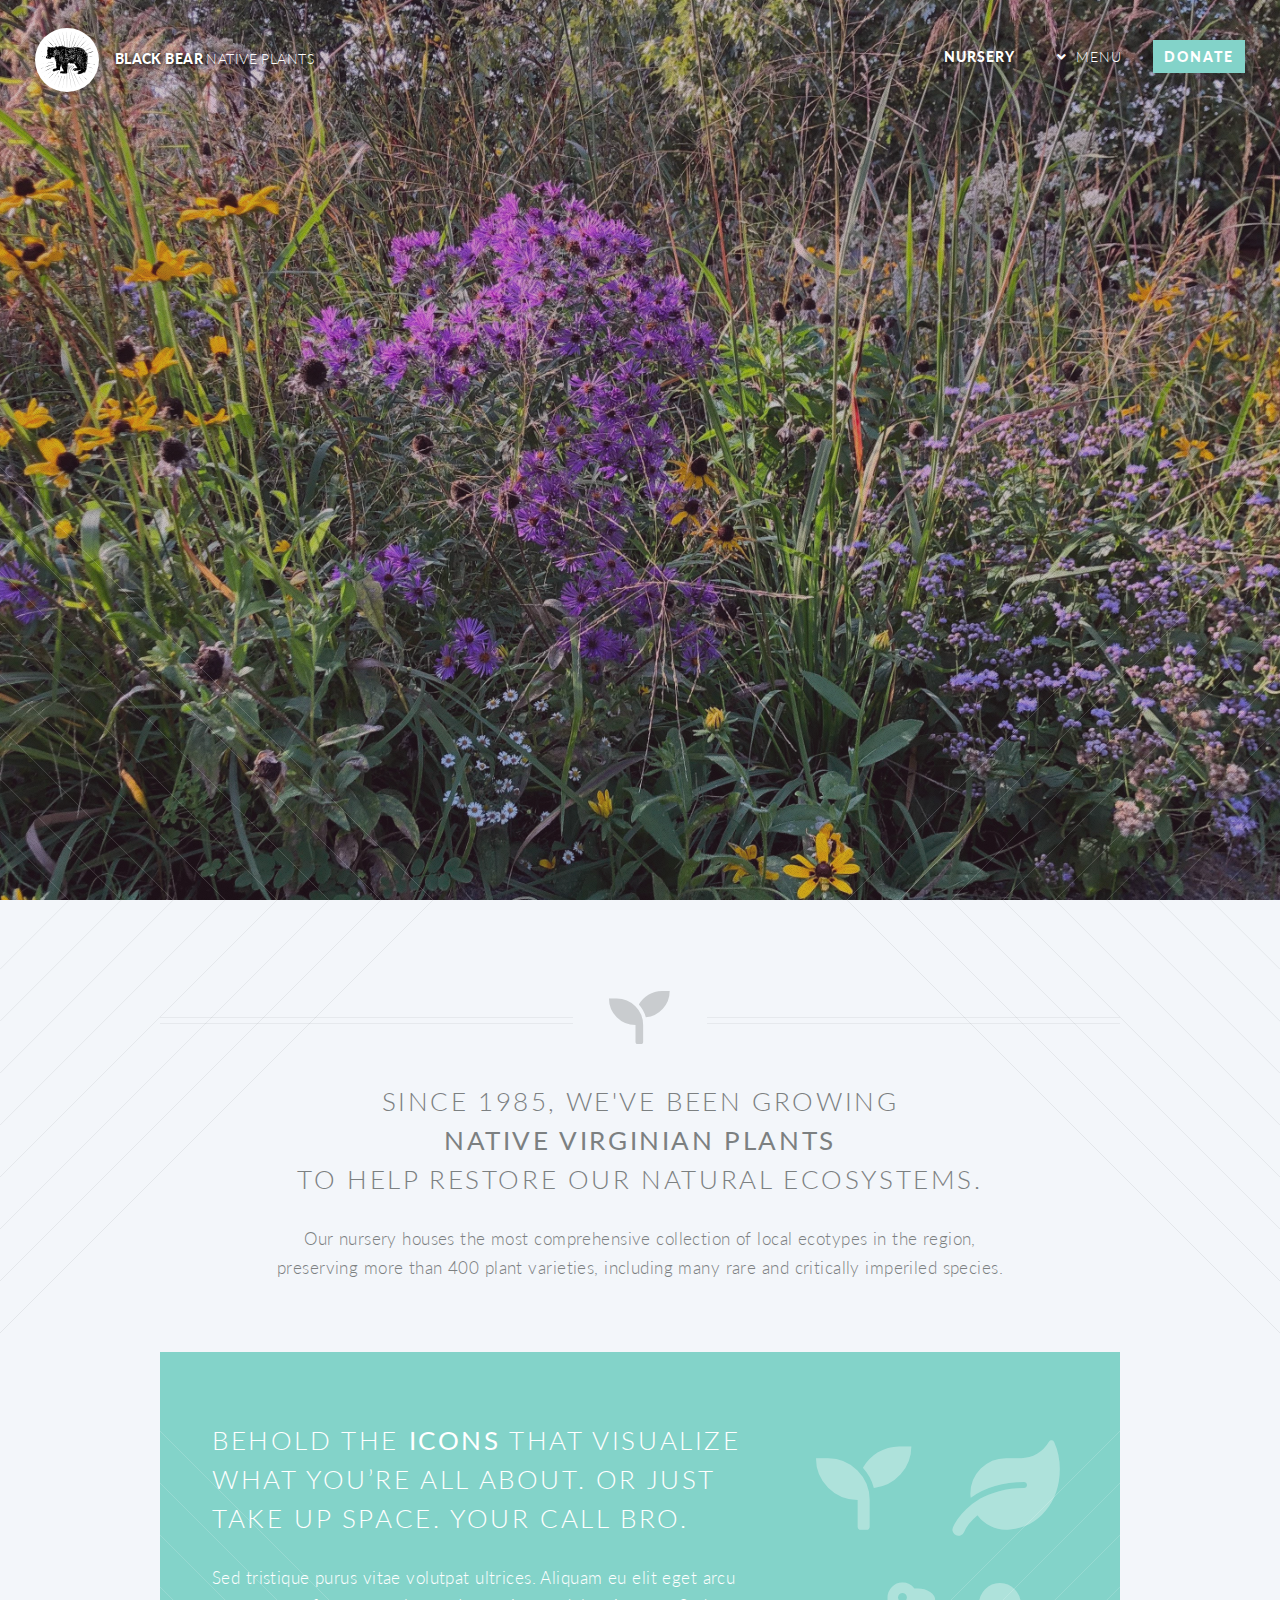
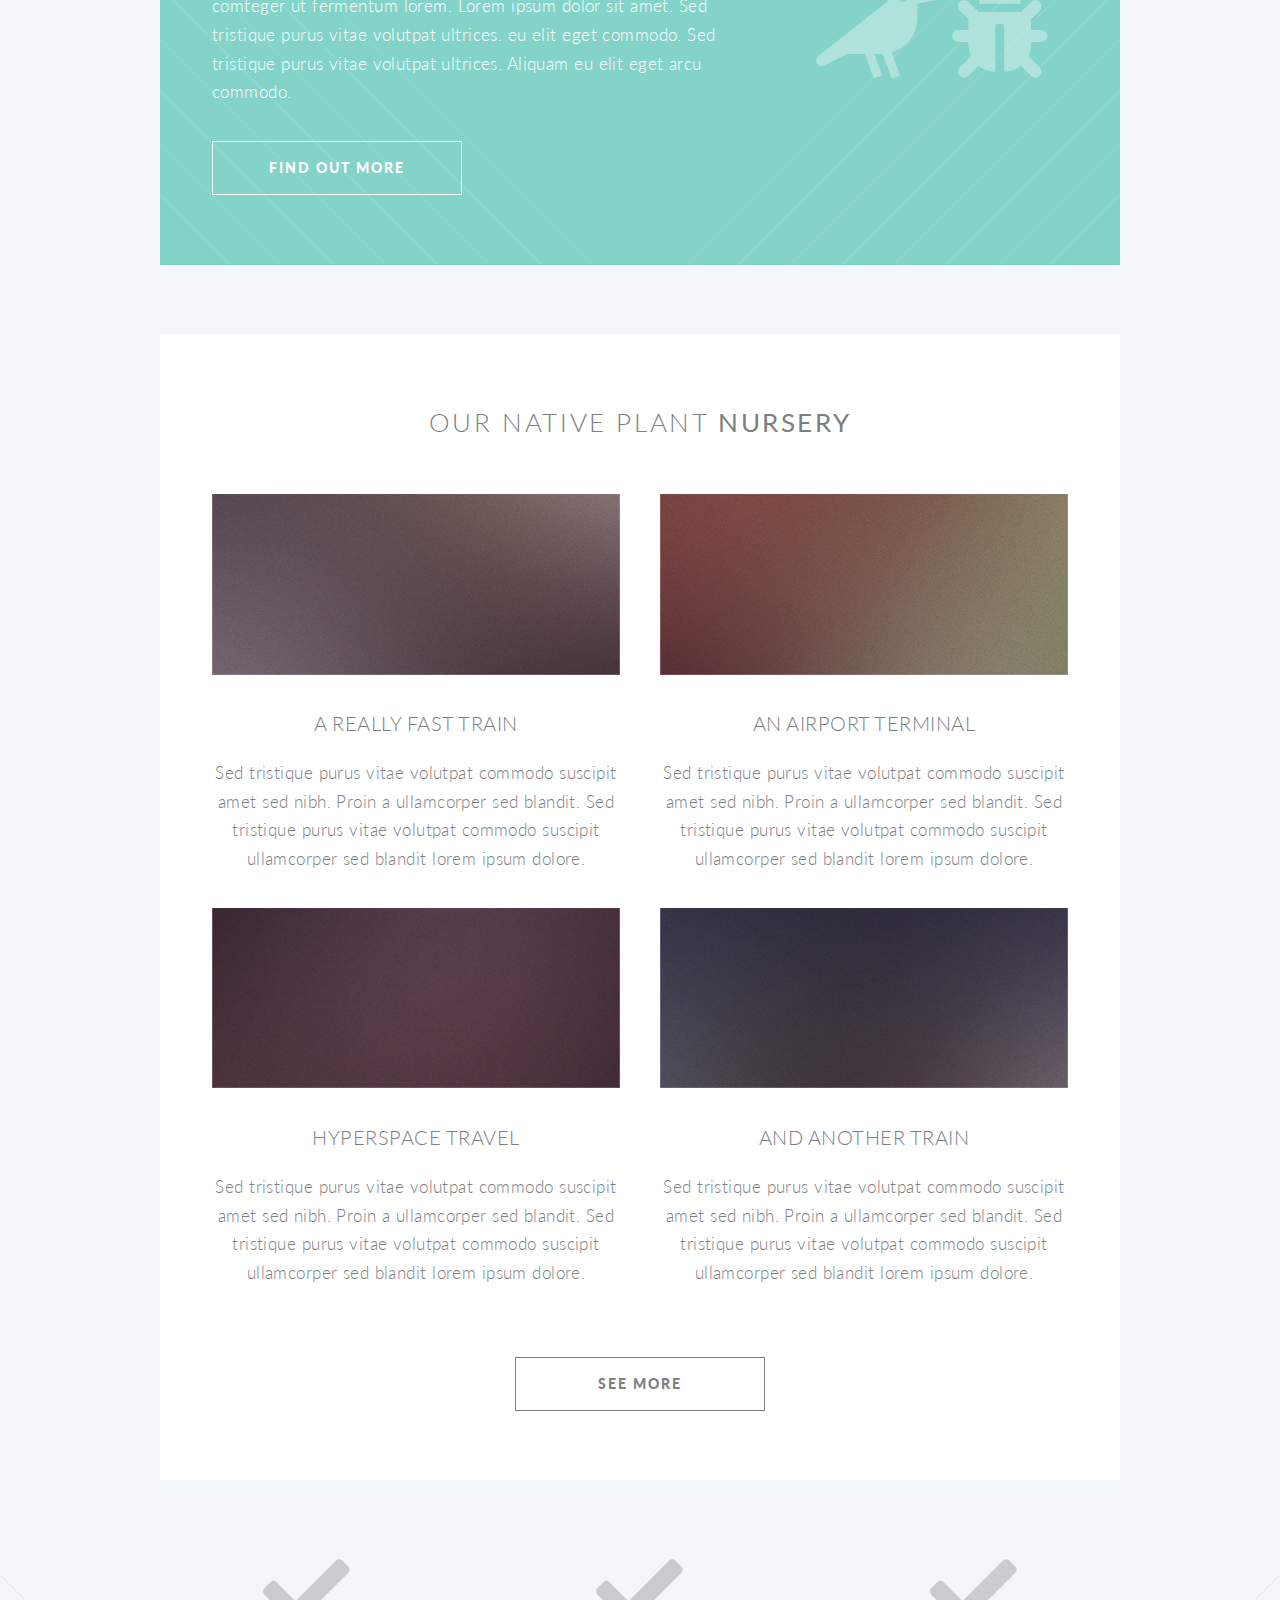
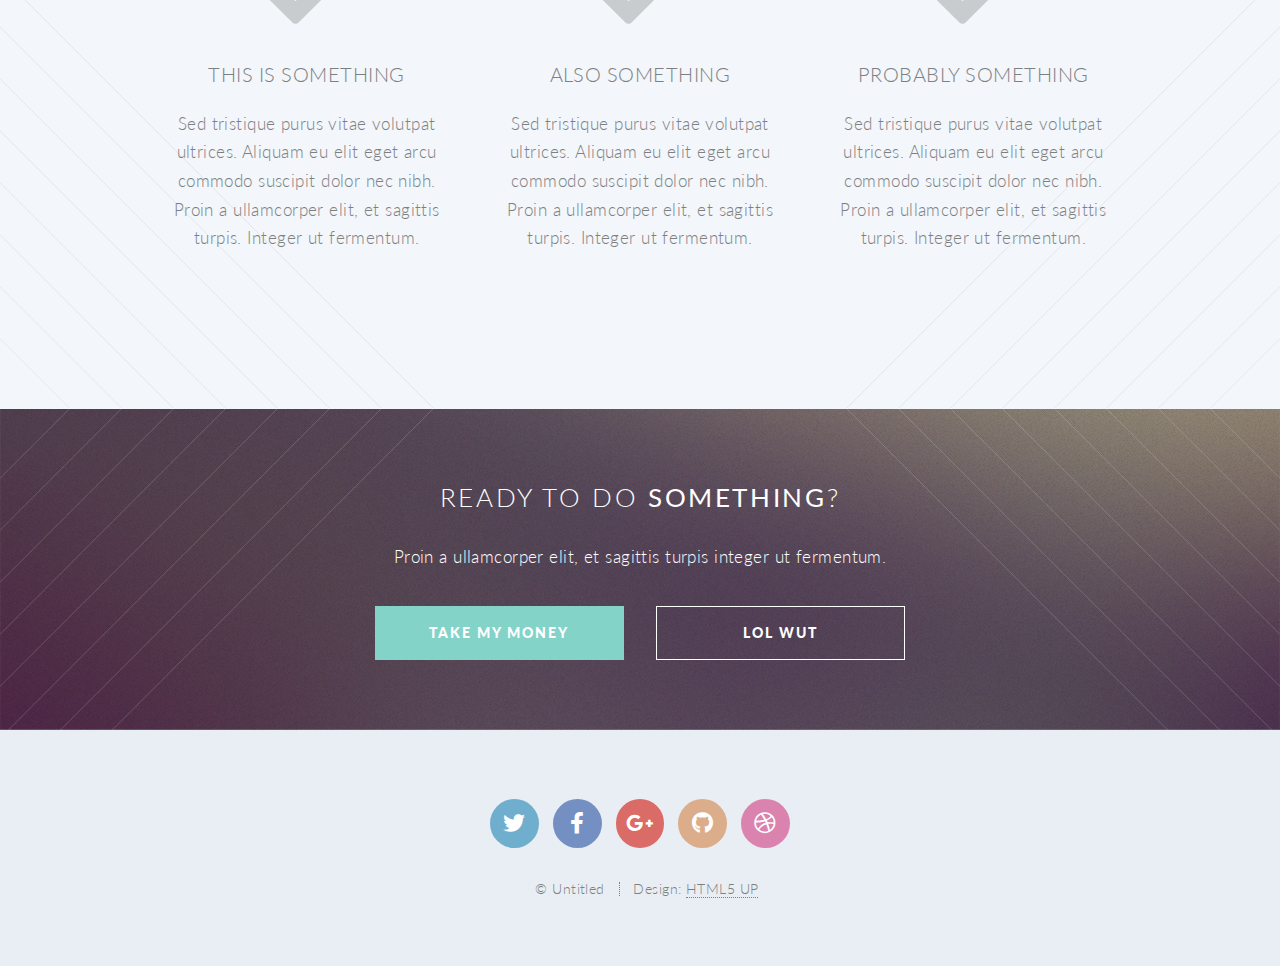
==== index.html @ 897335aa "Added text to main header" ====
<!DOCTYPE HTML>
<!--
	Twenty by HTML5 UP
	html5up.net | @ajlkn
	Free for personal and commercial use under the CCA 3.0 license (html5up.net/license)
-->
<html>
	<head>
		<link rel="icon" href="images/bear.svg" type="image/icon">
		<title>Black Bear Native Plants</title>
		<meta charset="utf-8" />
		<meta name="viewport" content="width=device-width, initial-scale=1" />
		<link rel="stylesheet" href="assets/css/main.css" />
		<noscript><link rel="stylesheet" href="assets/css/noscript.css" /></noscript>
	</head>
	<body class="index is-preload">
		<div id="page-wrapper">
			
			<!-- Header -->
				<header id="header" class="alt">
					<div id="logo">
						<a href="index.html">
							<img src="images/bear.svg">
							<h1>Black Bear 
								<span>Native Plants</span>
							</h1>
						</a>
					</div>
					
					<nav id="nav">
						<ul>
							<li class="current"><a href="index.html">Nursery</a></li>
							<li class="submenu">
								<a href="#">Menu</a>
								<ul>
									<li><a href="left-sidebar.html">Left Sidebar</a></li>
									<li><a href="right-sidebar.html">Right Sidebar</a></li>
									<li><a href="no-sidebar.html">No Sidebar</a></li>
									<li><a href="contact.html">Contact</a></li>
									<li class="submenu">
										<a href="#">Submenu</a>
										<ul>
											<li><a href="#">Dolore Sed</a></li>
											<li><a href="#">Consequat</a></li>
											<li><a href="#">Lorem Magna</a></li>
											<li><a href="#">Sed Magna</a></li>
											<li><a href="#">Ipsum Nisl</a></li>
										</ul>
									</li>
								</ul>
							</li>
							<li><a href="#" class="button primary">Donate</a></li>
						</ul>
					</nav>
				</header>

			<!-- Banner -->
				<section id="banner">

					<!--
						".inner" is set up as an inline-block so it automatically expands
						in both directions to fit whatever's inside it. This means it won't
						automatically wrap lines, so be sure to use line breaks where
						appropriate (<br />).
					-->
					<div class="inner">

						<header>
							<div class="hgroup">
								<h2>BLACK BEAR</h2>
								<h3>Native Plants</h3>
								<img src="images/bear.svg">
							</div>
						</header>
						<footer>
							<ul class="buttons stacked">
								<li><a href="#main" class="button fit scrolly">Explore</a></li>
							</ul>
						</footer>

					</div>

				</section>

			<!-- Main -->
				<main id="main">

					<header class="special container">
						<span class="icon solid fa-solid fa-seedling"></span>
						<h2>Since 1985, we've been growing <br><strong>native Virginian plants</strong><br> to help restore our natural ecosystems.</h2> 
						<p>Our nursery houses the most comprehensive collection of local ecotypes in the region, <br>preserving more than 400 plant varieties, including many rare and critically imperiled species.</p>
					</header>

					<!-- One -->
						<section class="wrapper style2 container special-alt">
							<div class="row gtr-50">
								<div class="col-8 col-12-narrower">

									<header>
										<h2>Behold the <strong>icons</strong> that visualize what you’re all about. or just take up space. your call bro.</h2>
									</header>
									<p>Sed tristique purus vitae volutpat ultrices. Aliquam eu elit eget arcu comteger ut fermentum lorem. Lorem ipsum dolor sit amet. Sed tristique purus vitae volutpat ultrices. eu elit eget commodo. Sed tristique purus vitae volutpat ultrices. Aliquam eu elit eget arcu commodo.</p>
									<footer>
										<ul class="buttons">
											<li><a href="#" class="button">Find Out More</a></li>
										</ul>
									</footer>

								</div>
								<div class="col-4 col-12-narrower imp-narrower">

									<ul class="featured-icons">
										<li><span class="icon solid fa-seedling"><span class="label">Feature 1</span></span></li>
										<li><span class="icon solid fa-leaf"><span class="label">Feature 2</span></span></li>
										<li><span class="icon solid fa-crow"><span class="label">Feature 3</span></span></li>
										<li><span class="icon solid fa-bug"><span class="label">Feature 3</span></span></li>
									</ul>

								</div>
							</div>
						</section>

					<!-- Nursery -->
					<section class="wrapper style3 container special">

						<header class="major">
							<h2>Our Native Plant <strong>Nursery</strong></h2>
						</header>

						<div class="row">
							<div class="col-6 col-12-narrower">

								<section>
									<a href="#" class="image featured"><img src="images/pic01.jpg" alt="" /></a>
									<header>
										<h3>A Really Fast Train</h3>
									</header>
									<p>Sed tristique purus vitae volutpat commodo suscipit amet sed nibh. Proin a ullamcorper sed blandit. Sed tristique purus vitae volutpat commodo suscipit ullamcorper sed blandit lorem ipsum dolore.</p>
								</section>

							</div>
							<div class="col-6 col-12-narrower">

								<section>
									<a href="#" class="image featured"><img src="images/pic02.jpg" alt="" /></a>
									<header>
										<h3>An Airport Terminal</h3>
									</header>
									<p>Sed tristique purus vitae volutpat commodo suscipit amet sed nibh. Proin a ullamcorper sed blandit. Sed tristique purus vitae volutpat commodo suscipit ullamcorper sed blandit lorem ipsum dolore.</p>
								</section>

							</div>
						</div>
						<div class="row">
							<div class="col-6 col-12-narrower">

								<section>
									<a href="#" class="image featured"><img src="images/pic03.jpg" alt="" /></a>
									<header>
										<h3>Hyperspace Travel</h3>
									</header>
									<p>Sed tristique purus vitae volutpat commodo suscipit amet sed nibh. Proin a ullamcorper sed blandit. Sed tristique purus vitae volutpat commodo suscipit ullamcorper sed blandit lorem ipsum dolore.</p>
								</section>

							</div>
							<div class="col-6 col-12-narrower">

								<section>
									<a href="#" class="image featured"><img src="images/pic04.jpg" alt="" /></a>
									<header>
										<h3>And Another Train</h3>
									</header>
									<p>Sed tristique purus vitae volutpat commodo suscipit amet sed nibh. Proin a ullamcorper sed blandit. Sed tristique purus vitae volutpat commodo suscipit ullamcorper sed blandit lorem ipsum dolore.</p>
								</section>

							</div>
						</div>

						<footer class="major">
							<ul class="buttons">
								<li><a href="#" class="button">See More</a></li>
							</ul>
						</footer>

					</section>

					<!-- Three -->
						<section class="wrapper style1 container special">
							<div class="row">
								<div class="col-4 col-12-narrower">

									<section>
										<span class="icon solid featured fa-check"></span>
										<header>
											<h3>This is Something</h3>
										</header>
										<p>Sed tristique purus vitae volutpat ultrices. Aliquam eu elit eget arcu commodo suscipit dolor nec nibh. Proin a ullamcorper elit, et sagittis turpis. Integer ut fermentum.</p>
									</section>

								</div>
								<div class="col-4 col-12-narrower">

									<section>
										<span class="icon solid featured fa-check"></span>
										<header>
											<h3>Also Something</h3>
										</header>
										<p>Sed tristique purus vitae volutpat ultrices. Aliquam eu elit eget arcu commodo suscipit dolor nec nibh. Proin a ullamcorper elit, et sagittis turpis. Integer ut fermentum.</p>
									</section>

								</div>
								<div class="col-4 col-12-narrower">

									<section>
										<span class="icon solid featured fa-check"></span>
										<header>
											<h3>Probably Something</h3>
										</header>
										<p>Sed tristique purus vitae volutpat ultrices. Aliquam eu elit eget arcu commodo suscipit dolor nec nibh. Proin a ullamcorper elit, et sagittis turpis. Integer ut fermentum.</p>
									</section>

								</div>
							</div>
						</section>

					</main>

			<!-- CTA -->
				<section id="cta">

					<header>
						<h2>Ready to do <strong>something</strong>?</h2>
						<p>Proin a ullamcorper elit, et sagittis turpis integer ut fermentum.</p>
					</header>
					<footer>
						<ul class="buttons">
							<li><a href="#" class="button primary">Take My Money</a></li>
							<li><a href="#" class="button">LOL Wut</a></li>
						</ul>
					</footer>

				</section>

			<!-- Footer -->
				<footer id="footer">

					<ul class="icons">
						<li><a href="#" class="icon brands circle fa-twitter"><span class="label">Twitter</span></a></li>
						<li><a href="#" class="icon brands circle fa-facebook-f"><span class="label">Facebook</span></a></li>
						<li><a href="#" class="icon brands circle fa-google-plus-g"><span class="label">Google+</span></a></li>
						<li><a href="#" class="icon brands circle fa-github"><span class="label">Github</span></a></li>
						<li><a href="#" class="icon brands circle fa-dribbble"><span class="label">Dribbble</span></a></li>
					</ul>

					<ul class="copyright">
						<li>&copy; Untitled</li><li>Design: <a href="http://html5up.net">HTML5 UP</a></li>
					</ul>

				</footer>

		</div>

		<!-- Scripts -->
			<script src="assets/js/jquery.min.js"></script>
			<script src="assets/js/jquery.dropotron.min.js"></script>
			<script src="assets/js/jquery.scrolly.min.js"></script>
			<script src="assets/js/jquery.scrollex.min.js"></script>
			<script src="assets/js/browser.min.js"></script>
			<script src="assets/js/breakpoints.min.js"></script>
			<script src="assets/js/util.js"></script>
			<script src="assets/js/main.js"></script>

	</body>
</html>
---- assets/css/main.css ----
@import url("fontawesome-all.min.css");
@import url("https://fonts.googleapis.com/css?family=Lato:300,400,900");

/*
	Twenty by HTML5 UP
	html5up.net | @ajlkn
	Free for personal and commercial use under the CCA 3.0 license (html5up.net/license)
*/

html, body, div, span, applet, object,
iframe, h1, h2, h3, h4, h5, h6, p, blockquote,
pre, a, abbr, acronym, address, big, cite,
code, del, dfn, em, img, ins, kbd, q, s, samp,
small, strike, strong, sub, sup, tt, var, b,
u, i, center, dl, dt, dd, ol, ul, li, fieldset,
form, label, legend, table, caption, tbody,
tfoot, thead, tr, th, td, article, aside,
canvas, details, embed, figure, figcaption,
footer, header, hgroup, menu, nav, output, ruby,
section, summary, time, mark, audio, video {
	margin: 0;
	padding: 0;
	border: 0;
	font-size: 100%;
	font: inherit;
	vertical-align: baseline;}

article, aside, details, figcaption, figure,
footer, header, hgroup, menu, nav, section {
	display: block;}

body {
	line-height: 1;
}

ol, ul {
	list-style: none;
}

blockquote, q {
	quotes: none;
}

	blockquote:before, blockquote:after, q:before, q:after {
		content: '';
		content: none;
	}

table {
	border-collapse: collapse;
	border-spacing: 0;
}

body {
	-webkit-text-size-adjust: none;
}

mark {
	background-color: transparent;
	color: inherit;
}

input::-moz-focus-inner {
	border: 0;
	padding: 0;
}

input, select, textarea {
	-moz-appearance: none;
	-webkit-appearance: none;
	-ms-appearance: none;
	appearance: none;
}

/* Basic */

	html {
		box-sizing: border-box;
	}

	*, *:before, *:after {
		box-sizing: inherit;
	}

	body {
		background: #f3f6fa;
	}

		body.is-preload *, body.is-preload *:before, body.is-preload *:after {
			-moz-animation: none !important;
			-webkit-animation: none !important;
			-ms-animation: none !important;
			animation: none !important;
			-moz-transition: none !important;
			-webkit-transition: none !important;
			-ms-transition: none !important;
			transition: none !important;
		}

	body, input, select, textarea {
		color: #7c8081;
		font-family: 'Lato', sans-serif;
		font-size: 15pt;
		font-weight: 300;
		letter-spacing: 0.025em;
		line-height: 1.75em;
	}

	a {
		-moz-transition: color 0.2s ease-in-out, border-color 0.2s ease-in-out, background-color 0.2s ease-in-out;
		-webkit-transition: color 0.2s ease-in-out, border-color 0.2s ease-in-out, background-color 0.2s ease-in-out;
		-ms-transition: color 0.2s ease-in-out, border-color 0.2s ease-in-out, background-color 0.2s ease-in-out;
		transition: color 0.2s ease-in-out, border-color 0.2s ease-in-out, background-color 0.2s ease-in-out;
		color: #3fb1a3;
		text-decoration: none;
		border-bottom: dotted 1px;
	}

		a:hover {
			border-bottom-color: transparent;
		}

	strong, b {
		font-weight: 400;
	}

	p, ul, ol, dl, table, blockquote {
		margin: 0 0 2em 0;
	}

	h1, h2, h3, h4, h5, h6 {
		color: inherit;
		font-weight: 300;
		line-height: 1.75em;
		margin-bottom: 1em;
		text-transform: uppercase;
	}

		h1 a, h2 a, h3 a, h4 a, h5 a, h6 a {
			color: inherit;
			text-decoration: none;
			border: 0;
		}

	h2 {
		font-size: 1.5em;
		letter-spacing: 0.1em;
	}

	h3 {
		font-size: 1.15em;
		letter-spacing: 0.025em;
	}

	sub {
		font-size: 0.8em;
		position: relative;
		top: 0.5em;
	}

	sup {
		font-size: 0.8em;
		position: relative;
		top: -0.5em;
	}

	hr {
		border-top: solid 1px rgba(124, 128, 129, 0.2);
		border: 0;
		margin-bottom: 1.5em;
	}

	blockquote {
		border-left: solid 0.5em rgba(124, 128, 129, 0.2);
		font-style: italic;
		padding: 1em 0 1em 2em;
	}

/* Container */

	.container {
		margin: 0 auto;
		max-width: 100%;
		width: 1400px;
	}

		.container.medium {
			width: 1050px;
		}

		@media screen and (max-width: 1680px) {

			.container {
				width: 1200px;
			}

				.container.medium {
					width: 900px;
				}

		}

		@media screen and (max-width: 1280px) {

			.container {
				width: 960px;
			}

				.container.medium {
					width: 735px;
				}

		}

		@media screen and (max-width: 980px) {

			.container {
				width: 95%;
			}

				.container.medium {
					width: 71.25%;
				}

		}

		@media screen and (max-width: 840px) {

			.container {
				width: 95%;
			}

				.container.medium {
					width: 95%;
				}

		}

		@media screen and (max-width: 736px) {

			.container {
				width: 100%;
			}

				.container.medium {
					width: 100%;
				}

		}

/* Row */

	.row {
		display: flex;
		flex-wrap: wrap;
		box-sizing: border-box;
		align-items: stretch;
	}

		.row > * {
			box-sizing: border-box;
		}

		.row.gtr-uniform > * > :last-child {
			margin-bottom: 0;
		}

		.row.aln-left {
			justify-content: flex-start;
		}

		.row.aln-center {
			justify-content: center;
		}

		.row.aln-right {
			justify-content: flex-end;
		}

		.row.aln-top {
			align-items: flex-start;
		}

		.row.aln-middle {
			align-items: center;
		}

		.row.aln-bottom {
			align-items: flex-end;
		}

		.row > .imp {
			order: -1;
		}

		.row > .col-1 {
			width: 8.33333%;
		}

		.row > .off-1 {
			margin-left: 8.33333%;
		}

		.row > .col-2 {
			width: 16.66667%;
		}

		.row > .off-2 {
			margin-left: 16.66667%;
		}

		.row > .col-3 {
			width: 25%;
		}

		.row > .off-3 {
			margin-left: 25%;
		}

		.row > .col-4 {
			width: 33.33333%;
		}

		.row > .off-4 {
			margin-left: 33.33333%;
		}

		.row > .col-5 {
			width: 41.66667%;
		}

		.row > .off-5 {
			margin-left: 41.66667%;
		}

		.row > .col-6 {
			width: 50%;
		}

		.row > .off-6 {
			margin-left: 50%;
		}

		.row > .col-7 {
			width: 58.33333%;
		}

		.row > .off-7 {
			margin-left: 58.33333%;
		}

		.row > .col-8 {
			width: 66.66667%;
		}

		.row > .off-8 {
			margin-left: 66.66667%;
		}

		.row > .col-9 {
			width: 75%;
		}

		.row > .off-9 {
			margin-left: 75%;
		}

		.row > .col-10 {
			width: 83.33333%;
		}

		.row > .off-10 {
			margin-left: 83.33333%;
		}

		.row > .col-11 {
			width: 91.66667%;
		}

		.row > .off-11 {
			margin-left: 91.66667%;
		}

		.row > .col-12 {
			width: 100%;
		}

		.row > .off-12 {
			margin-left: 100%;
		}

		.row.gtr-0 {
			margin-top: 0px;
			margin-left: 0px;
		}

			.row.gtr-0 > * {
				padding: 0px 0 0 0px;
			}

			.row.gtr-0.gtr-uniform {
				margin-top: 0px;
			}

				.row.gtr-0.gtr-uniform > * {
					padding-top: 0px;
				}

		.row.gtr-25 {
			margin-top: -12.5px;
			margin-left: -12.5px;
		}

			.row.gtr-25 > * {
				padding: 12.5px 0 0 12.5px;
			}

			.row.gtr-25.gtr-uniform {
				margin-top: -12.5px;
			}

				.row.gtr-25.gtr-uniform > * {
					padding-top: 12.5px;
				}

		.row.gtr-50 {
			margin-top: -25px;
			margin-left: -25px;
		}

			.row.gtr-50 > * {
				padding: 25px 0 0 25px;
			}

			.row.gtr-50.gtr-uniform {
				margin-top: -25px;
			}

				.row.gtr-50.gtr-uniform > * {
					padding-top: 25px;
				}

		.row {
			margin-top: -50px;
			margin-left: -50px;
		}

			.row > * {
				padding: 50px 0 0 50px;
			}

			.row.gtr-uniform {
				margin-top: -50px;
			}

				.row.gtr-uniform > * {
					padding-top: 50px;
				}

		.row.gtr-150 {
			margin-top: -75px;
			margin-left: -75px;
		}

			.row.gtr-150 > * {
				padding: 75px 0 0 75px;
			}

			.row.gtr-150.gtr-uniform {
				margin-top: -75px;
			}

				.row.gtr-150.gtr-uniform > * {
					padding-top: 75px;
				}

		.row.gtr-200 {
			margin-top: -100px;
			margin-left: -100px;
		}

			.row.gtr-200 > * {
				padding: 100px 0 0 100px;
			}

			.row.gtr-200.gtr-uniform {
				margin-top: -100px;
			}

				.row.gtr-200.gtr-uniform > * {
					padding-top: 100px;
				}

		@media screen and (max-width: 1680px) {

			.row {
				display: flex;
				flex-wrap: wrap;
				box-sizing: border-box;
				align-items: stretch;
			}

				.row > * {
					box-sizing: border-box;
				}

				.row.gtr-uniform > * > :last-child {
					margin-bottom: 0;
				}

				.row.aln-left {
					justify-content: flex-start;
				}

				.row.aln-center {
					justify-content: center;
				}

				.row.aln-right {
					justify-content: flex-end;
				}

				.row.aln-top {
					align-items: flex-start;
				}

				.row.aln-middle {
					align-items: center;
				}

				.row.aln-bottom {
					align-items: flex-end;
				}

				.row > .imp-wide {
					order: -1;
				}

				.row > .col-1-wide {
					width: 8.33333%;
				}

				.row > .off-1-wide {
					margin-left: 8.33333%;
				}

				.row > .col-2-wide {
					width: 16.66667%;
				}

				.row > .off-2-wide {
					margin-left: 16.66667%;
				}

				.row > .col-3-wide {
					width: 25%;
				}

				.row > .off-3-wide {
					margin-left: 25%;
				}

				.row > .col-4-wide {
					width: 33.33333%;
				}

				.row > .off-4-wide {
					margin-left: 33.33333%;
				}

				.row > .col-5-wide {
					width: 41.66667%;
				}

				.row > .off-5-wide {
					margin-left: 41.66667%;
				}

				.row > .col-6-wide {
					width: 50%;
				}

				.row > .off-6-wide {
					margin-left: 50%;
				}

				.row > .col-7-wide {
					width: 58.33333%;
				}

				.row > .off-7-wide {
					margin-left: 58.33333%;
				}

				.row > .col-8-wide {
					width: 66.66667%;
				}

				.row > .off-8-wide {
					margin-left: 66.66667%;
				}

				.row > .col-9-wide {
					width: 75%;
				}

				.row > .off-9-wide {
					margin-left: 75%;
				}

				.row > .col-10-wide {
					width: 83.33333%;
				}

				.row > .off-10-wide {
					margin-left: 83.33333%;
				}

				.row > .col-11-wide {
					width: 91.66667%;
				}

				.row > .off-11-wide {
					margin-left: 91.66667%;
				}

				.row > .col-12-wide {
					width: 100%;
				}

				.row > .off-12-wide {
					margin-left: 100%;
				}

				.row.gtr-0 {
					margin-top: 0px;
					margin-left: 0px;
				}

					.row.gtr-0 > * {
						padding: 0px 0 0 0px;
					}

					.row.gtr-0.gtr-uniform {
						margin-top: 0px;
					}

						.row.gtr-0.gtr-uniform > * {
							padding-top: 0px;
						}

				.row.gtr-25 {
					margin-top: -10px;
					margin-left: -10px;
				}

					.row.gtr-25 > * {
						padding: 10px 0 0 10px;
					}

					.row.gtr-25.gtr-uniform {
						margin-top: -10px;
					}

						.row.gtr-25.gtr-uniform > * {
							padding-top: 10px;
						}

				.row.gtr-50 {
					margin-top: -20px;
					margin-left: -20px;
				}

					.row.gtr-50 > * {
						padding: 20px 0 0 20px;
					}

					.row.gtr-50.gtr-uniform {
						margin-top: -20px;
					}

						.row.gtr-50.gtr-uniform > * {
							padding-top: 20px;
						}

				.row {
					margin-top: -40px;
					margin-left: -40px;
				}

					.row > * {
						padding: 40px 0 0 40px;
					}

					.row.gtr-uniform {
						margin-top: -40px;
					}

						.row.gtr-uniform > * {
							padding-top: 40px;
						}

				.row.gtr-150 {
					margin-top: -60px;
					margin-left: -60px;
				}

					.row.gtr-150 > * {
						padding: 60px 0 0 60px;
					}

					.row.gtr-150.gtr-uniform {
						margin-top: -60px;
					}

						.row.gtr-150.gtr-uniform > * {
							padding-top: 60px;
						}

				.row.gtr-200 {
					margin-top: -80px;
					margin-left: -80px;
				}

					.row.gtr-200 > * {
						padding: 80px 0 0 80px;
					}

					.row.gtr-200.gtr-uniform {
						margin-top: -80px;
					}

						.row.gtr-200.gtr-uniform > * {
							padding-top: 80px;
						}

		}

		@media screen and (max-width: 1280px) {

			.row {
				display: flex;
				flex-wrap: wrap;
				box-sizing: border-box;
				align-items: stretch;
			}

				.row > * {
					box-sizing: border-box;
				}

				.row.gtr-uniform > * > :last-child {
					margin-bottom: 0;
				}

				.row.aln-left {
					justify-content: flex-start;
				}

				.row.aln-center {
					justify-content: center;
				}

				.row.aln-right {
					justify-content: flex-end;
				}

				.row.aln-top {
					align-items: flex-start;
				}

				.row.aln-middle {
					align-items: center;
				}

				.row.aln-bottom {
					align-items: flex-end;
				}

				.row > .imp-normal {
					order: -1;
				}

				.row > .col-1-normal {
					width: 8.33333%;
				}

				.row > .off-1-normal {
					margin-left: 8.33333%;
				}

				.row > .col-2-normal {
					width: 16.66667%;
				}

				.row > .off-2-normal {
					margin-left: 16.66667%;
				}

				.row > .col-3-normal {
					width: 25%;
				}

				.row > .off-3-normal {
					margin-left: 25%;
				}

				.row > .col-4-normal {
					width: 33.33333%;
				}

				.row > .off-4-normal {
					margin-left: 33.33333%;
				}

				.row > .col-5-normal {
					width: 41.66667%;
				}

				.row > .off-5-normal {
					margin-left: 41.66667%;
				}

				.row > .col-6-normal {
					width: 50%;
				}

				.row > .off-6-normal {
					margin-left: 50%;
				}

				.row > .col-7-normal {
					width: 58.33333%;
				}

				.row > .off-7-normal {
					margin-left: 58.33333%;
				}

				.row > .col-8-normal {
					width: 66.66667%;
				}

				.row > .off-8-normal {
					margin-left: 66.66667%;
				}

				.row > .col-9-normal {
					width: 75%;
				}

				.row > .off-9-normal {
					margin-left: 75%;
				}

				.row > .col-10-normal {
					width: 83.33333%;
				}

				.row > .off-10-normal {
					margin-left: 83.33333%;
				}

				.row > .col-11-normal {
					width: 91.66667%;
				}

				.row > .off-11-normal {
					margin-left: 91.66667%;
				}

				.row > .col-12-normal {
					width: 100%;
				}

				.row > .off-12-normal {
					margin-left: 100%;
				}

				.row.gtr-0 {
					margin-top: 0px;
					margin-left: 0px;
				}

					.row.gtr-0 > * {
						padding: 0px 0 0 0px;
					}

					.row.gtr-0.gtr-uniform {
						margin-top: 0px;
					}

						.row.gtr-0.gtr-uniform > * {
							padding-top: 0px;
						}

				.row.gtr-25 {
					margin-top: -10px;
					margin-left: -10px;
				}

					.row.gtr-25 > * {
						padding: 10px 0 0 10px;
					}

					.row.gtr-25.gtr-uniform {
						margin-top: -10px;
					}

						.row.gtr-25.gtr-uniform > * {
							padding-top: 10px;
						}

				.row.gtr-50 {
					margin-top: -20px;
					margin-left: -20px;
				}

					.row.gtr-50 > * {
						padding: 20px 0 0 20px;
					}

					.row.gtr-50.gtr-uniform {
						margin-top: -20px;
					}

						.row.gtr-50.gtr-uniform > * {
							padding-top: 20px;
						}

				.row {
					margin-top: -40px;
					margin-left: -40px;
				}

					.row > * {
						padding: 40px 0 0 40px;
					}

					.row.gtr-uniform {
						margin-top: -40px;
					}

						.row.gtr-uniform > * {
							padding-top: 40px;
						}

				.row.gtr-150 {
					margin-top: -60px;
					margin-left: -60px;
				}

					.row.gtr-150 > * {
						padding: 60px 0 0 60px;
					}

					.row.gtr-150.gtr-uniform {
						margin-top: -60px;
					}

						.row.gtr-150.gtr-uniform > * {
							padding-top: 60px;
						}

				.row.gtr-200 {
					margin-top: -80px;
					margin-left: -80px;
				}

					.row.gtr-200 > * {
						padding: 80px 0 0 80px;
					}

					.row.gtr-200.gtr-uniform {
						margin-top: -80px;
					}

						.row.gtr-200.gtr-uniform > * {
							padding-top: 80px;
						}

		}

		@media screen and (max-width: 980px) {

			.row {
				display: flex;
				flex-wrap: wrap;
				box-sizing: border-box;
				align-items: stretch;
			}

				.row > * {
					box-sizing: border-box;
				}

				.row.gtr-uniform > * > :last-child {
					margin-bottom: 0;
				}

				.row.aln-left {
					justify-content: flex-start;
				}

				.row.aln-center {
					justify-content: center;
				}

				.row.aln-right {
					justify-content: flex-end;
				}

				.row.aln-top {
					align-items: flex-start;
				}

				.row.aln-middle {
					align-items: center;
				}

				.row.aln-bottom {
					align-items: flex-end;
				}

				.row > .imp-narrow {
					order: -1;
				}

				.row > .col-1-narrow {
					width: 8.33333%;
				}

				.row > .off-1-narrow {
					margin-left: 8.33333%;
				}

				.row > .col-2-narrow {
					width: 16.66667%;
				}

				.row > .off-2-narrow {
					margin-left: 16.66667%;
				}

				.row > .col-3-narrow {
					width: 25%;
				}

				.row > .off-3-narrow {
					margin-left: 25%;
				}

				.row > .col-4-narrow {
					width: 33.33333%;
				}

				.row > .off-4-narrow {
					margin-left: 33.33333%;
				}

				.row > .col-5-narrow {
					width: 41.66667%;
				}

				.row > .off-5-narrow {
					margin-left: 41.66667%;
				}

				.row > .col-6-narrow {
					width: 50%;
				}

				.row > .off-6-narrow {
					margin-left: 50%;
				}

				.row > .col-7-narrow {
					width: 58.33333%;
				}

				.row > .off-7-narrow {
					margin-left: 58.33333%;
				}

				.row > .col-8-narrow {
					width: 66.66667%;
				}

				.row > .off-8-narrow {
					margin-left: 66.66667%;
				}

				.row > .col-9-narrow {
					width: 75%;
				}

				.row > .off-9-narrow {
					margin-left: 75%;
				}

				.row > .col-10-narrow {
					width: 83.33333%;
				}

				.row > .off-10-narrow {
					margin-left: 83.33333%;
				}

				.row > .col-11-narrow {
					width: 91.66667%;
				}

				.row > .off-11-narrow {
					margin-left: 91.66667%;
				}

				.row > .col-12-narrow {
					width: 100%;
				}

				.row > .off-12-narrow {
					margin-left: 100%;
				}

				.row.gtr-0 {
					margin-top: 0px;
					margin-left: 0px;
				}

					.row.gtr-0 > * {
						padding: 0px 0 0 0px;
					}

					.row.gtr-0.gtr-uniform {
						margin-top: 0px;
					}

						.row.gtr-0.gtr-uniform > * {
							padding-top: 0px;
						}

				.row.gtr-25 {
					margin-top: -7.5px;
					margin-left: -7.5px;
				}

					.row.gtr-25 > * {
						padding: 7.5px 0 0 7.5px;
					}

					.row.gtr-25.gtr-uniform {
						margin-top: -7.5px;
					}

						.row.gtr-25.gtr-uniform > * {
							padding-top: 7.5px;
						}

				.row.gtr-50 {
					margin-top: -15px;
					margin-left: -15px;
				}

					.row.gtr-50 > * {
						padding: 15px 0 0 15px;
					}

					.row.gtr-50.gtr-uniform {
						margin-top: -15px;
					}

						.row.gtr-50.gtr-uniform > * {
							padding-top: 15px;
						}

				.row {
					margin-top: -30px;
					margin-left: -30px;
				}

					.row > * {
						padding: 30px 0 0 30px;
					}

					.row.gtr-uniform {
						margin-top: -30px;
					}

						.row.gtr-uniform > * {
							padding-top: 30px;
						}

				.row.gtr-150 {
					margin-top: -45px;
					margin-left: -45px;
				}

					.row.gtr-150 > * {
						padding: 45px 0 0 45px;
					}

					.row.gtr-150.gtr-uniform {
						margin-top: -45px;
					}

						.row.gtr-150.gtr-uniform > * {
							padding-top: 45px;
						}

				.row.gtr-200 {
					margin-top: -60px;
					margin-left: -60px;
				}

					.row.gtr-200 > * {
						padding: 60px 0 0 60px;
					}

					.row.gtr-200.gtr-uniform {
						margin-top: -60px;
					}

						.row.gtr-200.gtr-uniform > * {
							padding-top: 60px;
						}

		}

		@media screen and (max-width: 840px) {

			.row {
				display: flex;
				flex-wrap: wrap;
				box-sizing: border-box;
				align-items: stretch;
			}

				.row > * {
					box-sizing: border-box;
				}

				.row.gtr-uniform > * > :last-child {
					margin-bottom: 0;
				}

				.row.aln-left {
					justify-content: flex-start;
				}

				.row.aln-center {
					justify-content: center;
				}

				.row.aln-right {
					justify-content: flex-end;
				}

				.row.aln-top {
					align-items: flex-start;
				}

				.row.aln-middle {
					align-items: center;
				}

				.row.aln-bottom {
					align-items: flex-end;
				}

				.row > .imp-narrower {
					order: -1;
				}

				.row > .col-1-narrower {
					width: 8.33333%;
				}

				.row > .off-1-narrower {
					margin-left: 8.33333%;
				}

				.row > .col-2-narrower {
					width: 16.66667%;
				}

				.row > .off-2-narrower {
					margin-left: 16.66667%;
				}

				.row > .col-3-narrower {
					width: 25%;
				}

				.row > .off-3-narrower {
					margin-left: 25%;
				}

				.row > .col-4-narrower {
					width: 33.33333%;
				}

				.row > .off-4-narrower {
					margin-left: 33.33333%;
				}

				.row > .col-5-narrower {
					width: 41.66667%;
				}

				.row > .off-5-narrower {
					margin-left: 41.66667%;
				}

				.row > .col-6-narrower {
					width: 50%;
				}

				.row > .off-6-narrower {
					margin-left: 50%;
				}

				.row > .col-7-narrower {
					width: 58.33333%;
				}

				.row > .off-7-narrower {
					margin-left: 58.33333%;
				}

				.row > .col-8-narrower {
					width: 66.66667%;
				}

				.row > .off-8-narrower {
					margin-left: 66.66667%;
				}

				.row > .col-9-narrower {
					width: 75%;
				}

				.row > .off-9-narrower {
					margin-left: 75%;
				}

				.row > .col-10-narrower {
					width: 83.33333%;
				}

				.row > .off-10-narrower {
					margin-left: 83.33333%;
				}

				.row > .col-11-narrower {
					width: 91.66667%;
				}

				.row > .off-11-narrower {
					margin-left: 91.66667%;
				}

				.row > .col-12-narrower {
					width: 100%;
				}

				.row > .off-12-narrower {
					margin-left: 100%;
				}

				.row.gtr-0 {
					margin-top: 0px;
					margin-left: 0px;
				}

					.row.gtr-0 > * {
						padding: 0px 0 0 0px;
					}

					.row.gtr-0.gtr-uniform {
						margin-top: 0px;
					}

						.row.gtr-0.gtr-uniform > * {
							padding-top: 0px;
						}

				.row.gtr-25 {
					margin-top: -7.5px;
					margin-left: -7.5px;
				}

					.row.gtr-25 > * {
						padding: 7.5px 0 0 7.5px;
					}

					.row.gtr-25.gtr-uniform {
						margin-top: -7.5px;
					}

						.row.gtr-25.gtr-uniform > * {
							padding-top: 7.5px;
						}

				.row.gtr-50 {
					margin-top: -15px;
					margin-left: -15px;
				}

					.row.gtr-50 > * {
						padding: 15px 0 0 15px;
					}

					.row.gtr-50.gtr-uniform {
						margin-top: -15px;
					}

						.row.gtr-50.gtr-uniform > * {
							padding-top: 15px;
						}

				.row {
					margin-top: -30px;
					margin-left: -30px;
				}

					.row > * {
						padding: 30px 0 0 30px;
					}

					.row.gtr-uniform {
						margin-top: -30px;
					}

						.row.gtr-uniform > * {
							padding-top: 30px;
						}

				.row.gtr-150 {
					margin-top: -45px;
					margin-left: -45px;
				}

					.row.gtr-150 > * {
						padding: 45px 0 0 45px;
					}

					.row.gtr-150.gtr-uniform {
						margin-top: -45px;
					}

						.row.gtr-150.gtr-uniform > * {
							padding-top: 45px;
						}

				.row.gtr-200 {
					margin-top: -60px;
					margin-left: -60px;
				}

					.row.gtr-200 > * {
						padding: 60px 0 0 60px;
					}

					.row.gtr-200.gtr-uniform {
						margin-top: -60px;
					}

						.row.gtr-200.gtr-uniform > * {
							padding-top: 60px;
						}

		}

		@media screen and (max-width: 736px) {

			.row {
				display: flex;
				flex-wrap: wrap;
				box-sizing: border-box;
				align-items: stretch;
			}

				.row > * {
					box-sizing: border-box;
				}

				.row.gtr-uniform > * > :last-child {
					margin-bottom: 0;
				}

				.row.aln-left {
					justify-content: flex-start;
				}

				.row.aln-center {
					justify-content: center;
				}

				.row.aln-right {
					justify-content: flex-end;
				}

				.row.aln-top {
					align-items: flex-start;
				}

				.row.aln-middle {
					align-items: center;
				}

				.row.aln-bottom {
					align-items: flex-end;
				}

				.row > .imp-mobile {
					order: -1;
				}

				.row > .col-1-mobile {
					width: 8.33333%;
				}

				.row > .off-1-mobile {
					margin-left: 8.33333%;
				}

				.row > .col-2-mobile {
					width: 16.66667%;
				}

				.row > .off-2-mobile {
					margin-left: 16.66667%;
				}

				.row > .col-3-mobile {
					width: 25%;
				}

				.row > .off-3-mobile {
					margin-left: 25%;
				}

				.row > .col-4-mobile {
					width: 33.33333%;
				}

				.row > .off-4-mobile {
					margin-left: 33.33333%;
				}

				.row > .col-5-mobile {
					width: 41.66667%;
				}

				.row > .off-5-mobile {
					margin-left: 41.66667%;
				}

				.row > .col-6-mobile {
					width: 50%;
				}

				.row > .off-6-mobile {
					margin-left: 50%;
				}

				.row > .col-7-mobile {
					width: 58.33333%;
				}

				.row > .off-7-mobile {
					margin-left: 58.33333%;
				}

				.row > .col-8-mobile {
					width: 66.66667%;
				}

				.row > .off-8-mobile {
					margin-left: 66.66667%;
				}

				.row > .col-9-mobile {
					width: 75%;
				}

				.row > .off-9-mobile {
					margin-left: 75%;
				}

				.row > .col-10-mobile {
					width: 83.33333%;
				}

				.row > .off-10-mobile {
					margin-left: 83.33333%;
				}

				.row > .col-11-mobile {
					width: 91.66667%;
				}

				.row > .off-11-mobile {
					margin-left: 91.66667%;
				}

				.row > .col-12-mobile {
					width: 100%;
				}

				.row > .off-12-mobile {
					margin-left: 100%;
				}

				.row.gtr-0 {
					margin-top: 0px;
					margin-left: 0px;
				}

					.row.gtr-0 > * {
						padding: 0px 0 0 0px;
					}

					.row.gtr-0.gtr-uniform {
						margin-top: 0px;
					}

						.row.gtr-0.gtr-uniform > * {
							padding-top: 0px;
						}

				.row.gtr-25 {
					margin-top: -7.5px;
					margin-left: -7.5px;
				}

					.row.gtr-25 > * {
						padding: 7.5px 0 0 7.5px;
					}

					.row.gtr-25.gtr-uniform {
						margin-top: -7.5px;
					}

						.row.gtr-25.gtr-uniform > * {
							padding-top: 7.5px;
						}

				.row.gtr-50 {
					margin-top: -15px;
					margin-left: -15px;
				}

					.row.gtr-50 > * {
						padding: 15px 0 0 15px;
					}

					.row.gtr-50.gtr-uniform {
						margin-top: -15px;
					}

						.row.gtr-50.gtr-uniform > * {
							padding-top: 15px;
						}

				.row {
					margin-top: -30px;
					margin-left: -30px;
				}

					.row > * {
						padding: 30px 0 0 30px;
					}

					.row.gtr-uniform {
						margin-top: -30px;
					}

						.row.gtr-uniform > * {
							padding-top: 30px;
						}

				.row.gtr-150 {
					margin-top: -45px;
					margin-left: -45px;
				}

					.row.gtr-150 > * {
						padding: 45px 0 0 45px;
					}

					.row.gtr-150.gtr-uniform {
						margin-top: -45px;
					}

						.row.gtr-150.gtr-uniform > * {
							padding-top: 45px;
						}

				.row.gtr-200 {
					margin-top: -60px;
					margin-left: -60px;
				}

					.row.gtr-200 > * {
						padding: 60px 0 0 60px;
					}

					.row.gtr-200.gtr-uniform {
						margin-top: -60px;
					}

						.row.gtr-200.gtr-uniform > * {
							padding-top: 60px;
						}

		}

/* Section/Article */

	section.special, article.special {
		text-align: center;
	}

	header.major {
		padding-bottom: 2em;
	}

	header.special {
		margin-bottom: 5em;
		padding-top: 7em;
		position: relative;
		text-align: center;
	}

		header.special:before, header.special:after {
			border-bottom: solid 1.5px;
			border-top: solid 1.5px;
			content: '';
			height: 7px;
			opacity: 0.1;
			position: absolute;
			top: 1.75em;
			width: 43%;
		}

		header.special:before {
			left: 0;
		}

		header.special:after {
			right: 0;
		}

		header.special h2 {
			margin-bottom: 0;
		}

		header.special h2 + p {
			margin-bottom: 0;
			padding-top: 1.5em;
		}

		header.special .icon {
			cursor: default;
			height: 7em;
			left: 0;
			position: absolute;
			text-align: center;
			top: 1em;
			width: 100%;
		}

			header.special .icon:before {
				font-size: 3.5em;
				opacity: 0.35;
			}

	footer > :last-child {
		margin-bottom: 0;
	}

	footer.major {
		padding-top: 3em;
	}

/* Form */

	input[type="text"],
	input[type="password"],
	input[type="email"],
	textarea {
		-moz-transition: background-color 0.2s ease-in-out, border-color 0.2s ease-in-out;
		-webkit-transition: background-color 0.2s ease-in-out, border-color 0.2s ease-in-out;
		-ms-transition: background-color 0.2s ease-in-out, border-color 0.2s ease-in-out;
		transition: background-color 0.2s ease-in-out, border-color 0.2s ease-in-out;
		-moz-appearance: none;
		-webkit-appearance: none;
		-ms-appearance: none;
		appearance: none;
		background: none;
		border: solid 1px rgba(124, 128, 129, 0.2);
		border-radius: 0;
		color: inherit;
		display: block;
		padding: 0.75em;
		text-decoration: none;
		width: 100%;
		outline: 0;
	}

		input[type="text"]:focus,
		input[type="password"]:focus,
		input[type="email"]:focus,
		textarea:focus {
			border-color: #83d3c9;
		}

	input[type="text"],
	input[type="password"],
	input[type="email"] {
		line-height: 1em;
	}

	::-webkit-input-placeholder {
		color: inherit;
		opacity: 0.5;
		position: relative;
		top: 3px;
	}

	:-moz-placeholder {
		color: inherit;
		opacity: 0.5;
	}

	::-moz-placeholder {
		color: inherit;
		opacity: 0.5;
	}

	:-ms-input-placeholder {
		color: inherit;
		opacity: 0.5;
	}

/* Image */

	.image {
		border: 0;
		position: relative;
	}

		.image:before {
			background: url("images/overlay.png");
			content: '';
			height: 100%;
			left: 0;
			position: absolute;
			top: 0;
			width: 100%;
		}

		.image.fit {
			display: block;
		}

			.image.fit img {
				display: block;
				width: 100%;
			}

		.image.featured {
			display: block;
			margin: 0 0 2em 0;
		}

			.image.featured img {
				display: block;
				width: 100%;
			}

/* Icon */

	.icon {
		text-decoration: none;
		position: relative;
	}

		.icon:before {
			-moz-osx-font-smoothing: grayscale;
			-webkit-font-smoothing: antialiased;
			display: inline-block;
			font-style: normal;
			font-variant: normal;
			text-rendering: auto;
			line-height: 1;
			text-transform: none !important;
			font-family: 'Font Awesome 5 Free';
			font-weight: 400;
		}

		.icon.solid:before {
			font-weight: 900;
		}

		.icon:before {
			line-height: inherit;
		}

		.icon.brands:before {
			font-family: 'Font Awesome 5 Brands';
		}

		.icon.circle {
			-moz-transition: all 0.2s ease-in-out;
			-webkit-transition: all 0.2s ease-in-out;
			-ms-transition: all 0.2s ease-in-out;
			transition: all 0.2s ease-in-out;
			border: 0;
			border-radius: 100%;
			display: inline-block;
			font-size: 1.25em;
			height: 2.25em;
			left: 0;
			line-height: 2.25em;
			text-align: center;
			text-decoration: none;
			top: 0;
			width: 2.25em;
		}

			.icon.circle:hover {
				top: -0.2em;
			}

			.icon.circle.fa-twitter {
				background: #70aecd;
				color: #fff;
			}

				.icon.circle.fa-twitter:hover {
					background: #7fb7d2;
				}

			.icon.circle.fa-facebook-f {
				background: #7490c3;
				color: #fff;
			}

				.icon.circle.fa-facebook-f:hover {
					background: #829bc9;
				}

			.icon.circle.fa-google-plus-g {
				background: #db6b67;
				color: #fff;
			}

				.icon.circle.fa-google-plus-g:hover {
					background: #df7b77;
				}

			.icon.circle.fa-github {
				background: #dcad8b;
				color: #fff;
			}

				.icon.circle.fa-github:hover {
					background: #e1b89b;
				}

			.icon.circle.fa-dribbble {
				background: #da83ae;
				color: #fff;
			}

				.icon.circle.fa-dribbble:hover {
					background: #df93b8;
				}

		.icon.featured {
			cursor: default;
			display: block;
			margin: 0 0 1.5rem 0;
			opacity: 0.35;
			text-align: center;
		}

			.icon.featured:before {
				font-size: 5em;
				line-height: 1em;
			}

		.icon > .label {
			display: none;
		}

/* List */

	ol {
		list-style: decimal;
		padding-left: 1.25em;
	}

		ol li {
			padding-left: 0.25em;
		}

	ul {
		list-style: disc;
		padding-left: 1em;
	}

		ul li {
			padding-left: 0.5em;
		}

/* Icons */

	ul.icons {
		list-style: none;
		padding-left: 0;
		cursor: default;
	}

		ul.icons li {
			display: inline-block;
			line-height: 1em;
			padding-left: 0.5em;
		}

			ul.icons li:first-child {
				padding-left: 0;
			}

/* Featured Icons */

	ul.featured-icons {
		cursor: default;
		margin: -0.75em 0 0 0;
		opacity: 0.35;
		overflow: hidden;
		position: relative;
		list-style: none;
		padding-left: 0;
	}

		ul.featured-icons li {
			display: block;
			float: left;
			text-align: center;
			width: 50%;
			padding-left: 0;
			margin-bottom: 1em;
		}

			ul.featured-icons li .icon {
				display: inline-block;
				font-size: 5.5em;
				height: 1em;
				line-height: 1.5em;
				width: 1em;
				margin: .5rem;
			}

/* Buttons */

	ul.buttons {
		cursor: default;
		list-style: none;
		padding-left: 0;
	}

		ul.buttons:last-child {
			margin-bottom: 0;
		}

		ul.buttons li {
			display: inline-block;
			padding: 0 0 0 1.5em;
		}

			ul.buttons li:first-child {
				padding: 0;
			}

		ul.buttons.stacked li {
			display: block;
			padding: 1.5em 0 0 0;
		}

			ul.buttons.stacked li:first-child {
				padding: 0;
			}

/* Table */

	table {
		width: 100%;
	}

		table.default {
			width: 100%;
		}

			table.default tbody tr {
				border-bottom: solid 1px rgba(124, 128, 129, 0.2);
			}

			table.default td {
				padding: 0.5em 1em 0.5em 1em;
			}

			table.default th {
				font-weight: 400;
				padding: 0.5em 1em 0.5em 1em;
				text-align: left;
			}

			table.default thead {
				background: #7c8081;
				color: #fff;
			}

/* Button */

	input[type="button"],
	input[type="submit"],
	input[type="reset"],
	button,
	.button {
		-moz-appearance: none;
		-webkit-appearance: none;
		-ms-appearance: none;
		appearance: none;
		-moz-transition: color 0.2s ease-in-out, border-color 0.2s ease-in-out, background-color 0.2s ease-in-out;
		-webkit-transition: color 0.2s ease-in-out, border-color 0.2s ease-in-out, background-color 0.2s ease-in-out;
		-ms-transition: color 0.2s ease-in-out, border-color 0.2s ease-in-out, background-color 0.2s ease-in-out;
		transition: color 0.2s ease-in-out, border-color 0.2s ease-in-out, background-color 0.2s ease-in-out;
		background: none;
		border: solid 1px;
		border-radius: 0;
		color: inherit;
		cursor: pointer;
		display: inline-block;
		font-size: 0.8em;
		font-weight: 900;
		letter-spacing: 2px;
		min-width: 18em;
		padding: 0 0.75em;
		line-height: 3.75em;
		text-align: center;
		text-decoration: none;
		text-transform: uppercase;
	}

		input[type="button"]:hover,
		input[type="submit"]:hover,
		input[type="reset"]:hover,
		button:hover,
		.button:hover {
			background: rgba(188, 202, 206, 0.15);
			border-color: inherit;
		}

		input[type="button"].primary,
		input[type="submit"].primary,
		input[type="reset"].primary,
		button.primary,
		.button.primary {
			background: #83d3c9;
			border-color: #83d3c9;
			color: #fff !important;
		}

			input[type="button"].primary:hover,
			input[type="submit"].primary:hover,
			input[type="reset"].primary:hover,
			button.primary:hover,
			.button.primary:hover {
				background: #96dad1 !important;
				border-color: #96dad1 !important;
			}

		input[type="button"].fit,
		input[type="submit"].fit,
		input[type="reset"].fit,
		button.fit,
		.button.fit {
			width: 100%;
		}

		input[type="button"].small,
		input[type="submit"].small,
		input[type="reset"].small,
		button.small,
		.button.small {
			font-size: 0.7em;
			min-width: 14em;
			padding: 0.5em 0;
		}

/* Wrapper */

	.wrapper {
		margin-bottom: 5em;
		padding: 5em;
	}

		.wrapper.style1 {
			padding: 0;
		}

		.wrapper.style2 {
			background-color: #83d3c9;
			background-image: url("images/light-bl.svg"), url("images/light-br.svg");
			background-position: bottom left, bottom right;
			background-repeat: no-repeat, no-repeat;
			background-size: 25em, 25em;
			color: #fff;
		}

			.wrapper.style2 input[type="button"]:hover,
			.wrapper.style2 input[type="submit"]:hover,
			.wrapper.style2 input[type="reset"]:hover,
			.wrapper.style2 button:hover,
			.wrapper.style2 .button:hover {
				background: rgba(255, 255, 255, 0.15) !important;
			}

			.wrapper.style2 input[type="button"].primary,
			.wrapper.style2 input[type="submit"].primary,
			.wrapper.style2 input[type="reset"].primary,
			.wrapper.style2 button.primary,
			.wrapper.style2 .button.primary {
				background: #fff;
				border-color: #fff;
				color: #83d3c9 !important;
			}

				.wrapper.style2 input[type="button"].primary:hover,
				.wrapper.style2 input[type="submit"].primary:hover,
				.wrapper.style2 input[type="reset"].primary:hover,
				.wrapper.style2 button.primary:hover,
				.wrapper.style2 .button.primary:hover {
					border-color: inherit !important;
					color: #fff !important;
				}

		.wrapper.style3 {
			background: #fff;
			color: inherit;
		}

		.wrapper.style4 {
			background: #fff;
			color: inherit;
			padding: 4em;
		}

/* Header */

	@-moz-keyframes reveal-header {
		0% {
			top: -5em;
		}

		100% {
			top: 0;
		}
	}

	@-webkit-keyframes reveal-header {
		0% {
			top: -5em;
		}

		100% {
			top: 0;
		}
	}

	@-ms-keyframes reveal-header {
		0% {
			top: -5em;
		}

		100% {
			top: 0;
		}
	}

	@keyframes reveal-header {
		0% {
			top: -5em;
		}

		100% {
			top: 0;
		}
	}

	#header {
		background: #fff;
		box-shadow: 0 1px 2px 0 rgba(0, 0, 0, 0.075);
		color: inherit;
		cursor: default;
		font-size: 0.8em;
		left: 0;
		padding: 1em 1.5em;
		position: fixed;
		top: 0;
		width: 100%;
		z-index: 10000;
	}

		#header h1 {
			font-weight: 900;
			margin: 0;
			text-shadow: #000 2px 2px 5px;
		}

			#header h1 span {
				font-weight: 300;
			}

			#logo img {
				width: 4rem;
				margin-right: 1rem;
			}

			#logo a {
				display: flex;
				align-items: center;
				color: #fff;
				border-bottom: none;
			}

		#header nav {
			letter-spacing: 0.075em;
			position: absolute;
			right: 1.5em;
			text-transform: uppercase;
			top: 0.75em;
		}

			#header nav ul {
				list-style: none;
				padding-left: 0;
				margin-top: 1rem;
			}

				#header nav ul li {
					display: inline-block;
					margin-left: 1.5em;
					padding-left: 0;
				}

					#header nav ul li > ul {
						display: none;
					}

					#header nav ul li a {
						border: solid 1px transparent;
						color: inherit;
						display: inline-block;
						line-height: 1em;
						padding: 0.6em 0.75em;
						text-decoration: none;
					}

					#header nav ul li input[type="button"],
					#header nav ul li input[type="submit"],
					#header nav ul li input[type="reset"],
					#header nav ul li button,
					#header nav ul li .button {
						font-size: 1em;
						min-width: 0;
						width: auto;
					}

					#header nav ul li.submenu > a {
						text-decoration: none;
					}

						#header nav ul li.submenu > a:before {
							-moz-osx-font-smoothing: grayscale;
							-webkit-font-smoothing: antialiased;
							display: inline-block;
							font-style: normal;
							font-variant: normal;
							text-rendering: auto;
							line-height: 1;
							text-transform: none !important;
							font-family: 'Font Awesome 5 Free';
							font-weight: 900;
						}

						#header nav ul li.submenu > a:before {
							content: '\f107';
							margin-right: 0.65em;
						}

					#header nav ul li.active > a, #header nav ul li:hover > a {
						-moz-transition: all 0.2s ease-in-out;
						-webkit-transition: all 0.2s ease-in-out;
						-ms-transition: all 0.2s ease-in-out;
						transition: all 0.2s ease-in-out;
						background: rgba(188, 202, 206, 0.15);
					}

					#header nav ul li.current > a {
						font-weight: 900;
					}

		#header.reveal {
			-moz-animation: reveal-header 0.5s;
			-webkit-animation: reveal-header 0.5s;
			-ms-animation: reveal-header 0.5s;
			animation: reveal-header 0.5s;
		}

		#header.alt {
			-moz-animation: none;
			-webkit-animation: none;
			-ms-animation: none;
			animation: none;
			background: transparent;
			box-shadow: none;
			color: #fff;
			padding: 2em 2.5em;
			position: absolute;
		}

			#header.alt nav {
				right: 2.5em;
				top: 1.75em;
			}

				#header.alt nav ul li.active > a, #header.alt nav ul li:hover > a {
					border: solid 1px;
				}

/* Dropotron */

	.dropotron {
		list-style: none;
		padding-left: 0;
		background: #fff;
		box-shadow: 0 1px 2px 0 rgba(0, 0, 0, 0.075);
		line-height: 2.25em;
		min-width: 13em;
		padding: 1em 0;
		text-transform: uppercase;
		margin-top: calc(-1em + 1px);
	}

		.dropotron.level-0 {
			font-size: 0.7em;
			font-weight: 400;
			margin-top: 1.5em;
		}

			.dropotron.level-0:before {
				border-bottom: solid 0.5em #fff;
				border-left: solid 0.5em transparent;
				border-right: solid 0.5em transparent;
				content: '';
				left: 0.75em;
				position: absolute;
				top: -0.45em;
			}

		.dropotron > li {
			border-top: solid 1px rgba(124, 128, 129, 0.2);
			padding-left: 0;
		}

			.dropotron > li > a {
				-moz-transition: none;
				-webkit-transition: none;
				-ms-transition: none;
				transition: none;
				color: inherit;
				text-decoration: none;
				padding: 0 1em;
				border: 0;
			}

			.dropotron > li:hover > a {
				background: #83d3c9;
				color: #fff;
			}

			.dropotron > li:first-child {
				border-top: 0;
			}

/* Banner */

	@-moz-keyframes reveal-banner {
		0% {
			opacity: 0;
		}

		100% {
			opacity: 1;
		}
	}

	@-webkit-keyframes reveal-banner {
		0% {
			opacity: 0;
		}

		100% {
			opacity: 1;
		}
	}

	@-ms-keyframes reveal-banner {
		0% {
			opacity: 0;
		}

		100% {
			opacity: 1;
		}
	}

	@keyframes reveal-banner {
		0% {
			opacity: 0;
		}

		100% {
			opacity: 1;
		}
	}

	#banner {
		background-attachment: scroll, scroll, scroll, fixed;
		background-color: #645862;
		background-image: url("images/light-bl.svg"), url("images/light-br.svg"), url("images/overlay.png"), url("../../images/plant-banner.jpeg");
		background-position: bottom left, bottom right, top left, top center;
		background-repeat: no-repeat, no-repeat, repeat, no-repeat;
		background-size: 25em, 25em, auto, cover;
		color: #fff;
		cursor: default;
		padding: 6em 0;
		text-align: center;
	}

		#banner .inner {
			-moz-animation: reveal-banner 1s 0.25s ease-in-out;
			-webkit-animation: reveal-banner 1s 0.25s ease-in-out;
			-ms-animation: reveal-banner 1s 0.25s ease-in-out;
			animation: reveal-banner 1s 0.25s ease-in-out;
			-moz-animation-fill-mode: forwards;
			-webkit-animation-fill-mode: forwards;
			-ms-animation-fill-mode: forwards;
			animation-fill-mode: forwards;
			background: rgba(52, 27, 43, 0.5);
			color: #fff;
			display: inline-block;
			opacity: 0;
			padding: 3em;
			text-align: center;
		}

			#banner .inner header {
				display: inline-block;
				border-bottom: solid 2px;
				border-top: solid 2px;
				margin: 0 0 2em 0;
				padding: 3px 0 3px 0;
			}

				#banner .inner header .hgroup {
					border-bottom: solid 2px;
					border-top: solid 2px;
					padding-left: 0.05em;
				}

					#banner .inner header h2 {
						font-size: 2.5em;
						font-weight: 900;
						letter-spacing: 0.2em;
						margin: 0;
						padding-left: 0.05em;
						position: relative;
						text-transform: uppercase;
					}

					#banner .inner header h3 {
						font-size: 2rem;
						margin-bottom: 0;
					}
					#banner img {
						width: 8rem;
						margin: 1rem;
					}

			#banner .inner p {
				letter-spacing: 0.1em;
				margin: 0;
				text-transform: uppercase;
			}

				#banner .inner p a {
					color: inherit;
					font-weight: 400;
					text-decoration: none;
				}

			/* #banner .inner footer {
				margin: 2em 0 0 0;
			} */

/* Main */

	#main {
		background-image: url("images/dark-tl.svg"), url("images/dark-tr.svg"), url("images/dark-bl.svg"), url("images/dark-br.svg");
		background-position: top left, top right, bottom left, bottom right;
		background-repeat: no-repeat;
		background-size: 25em;
		padding: 7em 0;
	}

		#main > :last-child {
			margin-bottom: 0;
		}

		#main .sidebar section {
			border-top: solid 1px rgba(124, 128, 129, 0.2);
			margin: 3em 0 0 0;
			padding: 3em 0 0 0;
		}

			#main .sidebar section:first-child {
				border-top: 0;
				padding-top: 0;
				margin-top: 0;
			}

	body.index #main {
		padding-top: 5em;
	}

/* CTA */

	#cta {
		background-attachment: scroll, scroll, scroll, fixed;
		background-color: #645862;
		background-image: url("images/light-tl.svg"), url("images/light-tr.svg"), url("images/overlay.png"), url("../../images/banner.jpg");
		background-position: top left, top right, top left, bottom center;
		background-repeat: no-repeat, no-repeat, repeat, no-repeat;
		background-size: 25em, 25em, auto, cover;
		color: #fff;
		padding: 5em;
		text-align: center;
	}

		#cta header {
			margin-bottom: 2em;
		}

/* Footer */

	#footer {
		background: #E8EEF4;
		color: #7c8081;
		padding: 5em 5em 10em 5em;
		text-align: center;
	}

		#footer .copyright {
			font-size: 0.8em;
			line-height: 1em;
		}

			#footer .copyright a {
				color: inherit;
			}

			#footer .copyright li {
				display: inline-block;
				margin-left: 1em;
				padding-left: 1em;
				border-left: dotted 1px;
			}

				#footer .copyright li:first-child {
					margin: 0;
					padding: 0;
					border: 0;
				}

/* Wide */

	@media screen and (max-width: 1680px) {

		/* Basic */

			body, input, select, textarea {
				font-size: 14pt;
			}

		/* Section/Article */

			header.special {
				padding-top: 5.5em;
				margin-bottom: 4em;
			}
		
		/* Banner */

			#banner {
				height: 100vh;
			}

	}

/* Normal */

	@media screen and (max-width: 1280px) {

		/* Basic */

			body, input, select, textarea {
				font-size: 13pt;
				letter-spacing: 0.025em;
				line-height: 1.65em;
			}

			h1, h2, h3, h4, h5, h6 {
				line-height: 1.5em;
			}

		/* Section/Article */

			header.major {
				padding-bottom: 1.5em;
			}

			footer.major {
				padding-top: 2em;
			}

		/* Wrapper */

			.wrapper {
				margin-bottom: 4em;
				padding: 4em 3em;
			}

				.wrapper.style4 {
					padding: 3em;
				}

		/* Header */

			#header nav ul li {
				margin-left: 1em;
			}

		/* Banner */

			#banner {
				background-attachment: scroll;
			}

		/* CTA */

			#cta {
				padding: 4em;
				background-attachment: scroll;
			}

		/* Footer */

			#footer {
				padding: 4em;
			}

	}

/* Narrow */

	@media screen and (max-width: 980px) {

		/* Basic */

			body, input, select, textarea {
				font-size: 13pt;
				letter-spacing: 0.025em;
				line-height: 1.5em;
			}

		/* Section/Article */

			header br {
				display: none;
			}

			header.major {
				padding-bottom: 1em;
			}

			header.special {
				padding-left: 2.5em;
				padding-right: 2.5em;
			}

			footer.major {
				padding-top: 1.5em;
			}

		/* Wrapper */

			.wrapper {
				margin-bottom: 3em;
				padding: 3em 2.5em;
			}

				.wrapper.special br {
					display: none;
				}

				.wrapper.style1 {
					padding: 0 2.5em;
				}

				.wrapper.style2 {
					background-size: 15em;
				}

				.wrapper.style4 {
					padding: 2.5em;
				}

		/* Banner */

			#banner {
				background-size: 15em, 15em, auto, cover;
				/* height: 100%; */
			}

		/* Main */

			#main {
				background-size: 15em;
			}

		/* CTA */

			#cta {
				background-size: 15em, 15em, auto, cover;
				padding: 3em;
			}

	}

/* Narrower */

	#navPanel, #navButton {
		display: none;
	}

	@media screen and (max-width: 840px) {

		/* Basic */

			html, body {
				overflow-x: hidden;
			}

			header.major {
				padding-bottom: 0.25em;
			}

			header.special {
				margin-bottom: 4em;
				padding-top: 5em;
			}

				header.special:before, header.special:after {
					width: 40%;
				}

				header.special h2 + p {
					padding-top: 1.25em;
				}

		/* Section/Article */

			section {
				margin: 1em 0 1em 0;
			}

				section:first-child {
					margin-top: 0;
				}

		/* Button */

			input[type="button"].small,
			input[type="submit"].small,
			input[type="reset"].small,
			button.small,
			.button.small {
				font-size: 0.8em;
				min-width: 18em;
				padding: 0.75em 0;
			}

		/* Featured Icons */

			ul.featured-icons {
				margin: 0;
			}

				ul.featured-icons li {
					display: inline-block;
					float: none;
					width: auto;
				}

					ul.featured-icons li .icon {
						font-size: 4em;
						width: 1.25em;
					}

		/* Buttons */

			ul.buttons li {
				display: block;
				padding: 1em 0 0 0;
			}

		/* Header */

			#header {
				display: none;
			}

		/* Banner */

			#banner {
				margin: 0;
			}

		/* Wrapper */

			.wrapper.special-alt {
				text-align: center;
			}

			.wrapper.style4 {
				padding-bottom: 3em;
			}

		/* Main */

			#main {
				padding: 5em 0;
			}

				#main .sidebar {
					border-top: solid 1px rgba(124, 128, 129, 0.1);
					padding-top: 3em;
				}

					#main .sidebar section {
						border-top: 0;
						padding-top: 0;
					}

			body.index #main {
				padding-top: 4.5em;
			}

		/* CTA */

			#cta {
				margin: 0;
			}

		/* Footer */

			#footer {
				padding: 4em 1.5em;
			}

		/* Nav */

			#page-wrapper {
				-moz-backface-visibility: hidden;
				-webkit-backface-visibility: hidden;
				-ms-backface-visibility: hidden;
				backface-visibility: hidden;
				-moz-transition: -moz-transform 0.5s ease;
				-webkit-transition: -webkit-transform 0.5s ease;
				-ms-transition: -ms-transform 0.5s ease;
				transition: transform 0.5s ease;
				padding-bottom: 1px;
			}

			#navButton {
				-moz-backface-visibility: hidden;
				-webkit-backface-visibility: hidden;
				-ms-backface-visibility: hidden;
				backface-visibility: hidden;
				-moz-transition: -moz-transform 0.5s ease;
				-webkit-transition: -webkit-transform 0.5s ease;
				-ms-transition: -ms-transform 0.5s ease;
				transition: transform 0.5s ease;
				display: block;
				height: 60px;
				left: 0;
				position: fixed;
				top: 0;
				width: 100%;
				z-index: 10001;
			}

				#navButton .toggle {
					text-decoration: none;
					height: 60px;
					left: 0;
					position: absolute;
					text-align: center;
					top: 0;
					width: 100%;
					border: 0;
					outline: 0;
				}

					#navButton .toggle:before {
						-moz-osx-font-smoothing: grayscale;
						-webkit-font-smoothing: antialiased;
						display: inline-block;
						font-style: normal;
						font-variant: normal;
						text-rendering: auto;
						line-height: 1;
						text-transform: none !important;
						font-family: 'Font Awesome 5 Free';
						font-weight: 900;
					}

					#navButton .toggle:before {
						color: #fff;
						content: '\f0c9';
						font-size: 1em;
						height: 40px;
						left: 10px;
						line-height: 40px;
						opacity: 0.5;
						position: absolute;
						top: 11px;
						width: 60px;
						z-index: 1;
					}

					#navButton .toggle:after {
						background: rgba(163, 169, 170, 0.75);
						border-radius: 2px;
						content: '';
						height: 40px;
						left: 10px;
						position: absolute;
						top: 10px;
						width: 60px;
					}

			#navPanel {
				-moz-backface-visibility: hidden;
				-webkit-backface-visibility: hidden;
				-ms-backface-visibility: hidden;
				backface-visibility: hidden;
				-moz-transform: translateX(-275px);
				-webkit-transform: translateX(-275px);
				-ms-transform: translateX(-275px);
				transform: translateX(-275px);
				-moz-transition: -moz-transform 0.5s ease;
				-webkit-transition: -webkit-transform 0.5s ease;
				-ms-transition: -ms-transform 0.5s ease;
				transition: transform 0.5s ease;
				display: block;
				height: 100%;
				left: 0;
				overflow-y: auto;
				position: fixed;
				top: 0;
				width: 275px;
				z-index: 10002;
				background: #1c2021;
				color: #fff;
				font-size: 0.8em;
				letter-spacing: 0.075em;
				text-transform: uppercase;
				padding: 0.25em 0.75em 1em 0.75em;
			}

				#navPanel .link {
					border: 0;
					border-top: solid 1px rgba(255, 255, 255, 0.05);
					color: inherit;
					display: block;
					height: 3em;
					line-height: 3em;
					opacity: 0.75;
					text-decoration: none;
				}

					#navPanel .link.depth-0 {
						font-weight: 900;
					}

					#navPanel .link:first-child {
						border-top: 0;
					}

				#navPanel .indent-1 {
					display: inline-block;
					width: 1em;
				}

				#navPanel .indent-2 {
					display: inline-block;
					width: 2em;
				}

				#navPanel .indent-3 {
					display: inline-block;
					width: 3em;
				}

				#navPanel .indent-4 {
					display: inline-block;
					width: 4em;
				}

				#navPanel .indent-5 {
					display: inline-block;
					width: 5em;
				}

			body.navPanel-visible #page-wrapper {
				-moz-transform: translateX(275px);
				-webkit-transform: translateX(275px);
				-ms-transform: translateX(275px);
				transform: translateX(275px);
			}

			body.navPanel-visible #navButton {
				-moz-transform: translateX(275px);
				-webkit-transform: translateX(275px);
				-ms-transform: translateX(275px);
				transform: translateX(275px);
			}

			body.navPanel-visible #navPanel {
				-moz-transform: translateX(0);
				-webkit-transform: translateX(0);
				-ms-transform: translateX(0);
				transform: translateX(0);
			}

	}

/* Mobile */

	@media screen and (max-width: 736px) {

		/* Basic */

			body {
				min-width: 320px;
			}

			h2 {
				font-size: 1.25em;
				letter-spacing: 0.1em;
			}

			h3 {
				font-size: 1em;
				letter-spacing: 0.025em;
			}

			p {
				text-align: justify;
			}

		/* Section/Article */

			header {
				text-align: center;
			}

				header.major {
					padding-bottom: 0;
				}

				header.special {
					margin-bottom: 3em;
					padding-left: 1.5em;
					padding-right: 1.5em;
				}

					header.special:before, header.special:after {
						width: 38%;
					}

					header.special .icon {
						font-size: 0.75em;
						top: 1.5em;
					}

				header p {
					text-align: center;
				}

			footer.major {
				padding-top: 0;
			}

		/* Icon */

			.icon.circle {
				font-size: 1em;
			}

		/* Button */

			input[type="button"],
			input[type="submit"],
			input[type="reset"],
			button,
			.button {
				max-width: 20em;
				width: 100%;
			}

				input[type="button"].fit,
				input[type="submit"].fit,
				input[type="reset"].fit,
				button.fit,
				.button.fit {
					width: auto;
				}

		/* Icons */

			ul.icons li {
				padding-left: 0.25em;
			}

		/* Featured Icons */

			ul.featured-icons li .icon {
				width: 1.1em;
			}

		/* Buttons */

			ul.buttons {
				text-align: center;
			}

		/* Wrapper */

			.wrapper {
				margin-bottom: 2.5em;
				padding: 2.25em 1.5em;
			}

				.wrapper.special br {
					display: none;
				}

				.wrapper.style1 {
					padding: 0 1.5em;
				}

				.wrapper.style2 {
					background-size: 10em;
					padding: 2.25em 1.5em;
				}

				.wrapper.style4 {
					background-size: 10em;
					padding: 1.5em 1.5em 3em 1.5em;
				}

		/* Banner */

			#banner {
				background-size: 10em, 10em, auto, cover;
				padding: 6em 0;
			}

				#banner .inner {
					background: none;
					display: block;
					padding: 0 1.5em;
				}

					#banner .inner header h2 {
						font-size: 1.5em;
					}

					#banner .inner header h3 {
						font-size: 1em;
					}

					#banner .inner p {
						text-align: center;
					}

					#banner .inner br {
						display: none;
					}

		/* Main */

			#main {
				background-size: 10em;
				padding: 3.5em 0 2.5em 0;
			}

			body.index #main {
				padding: 2.5em 0 0 0;
			}

			body.contact #main {
				padding-bottom: 0;
			}

		/* CTA */

			#cta {
				background-size: 10em, 10em, auto, cover;
				padding: 3em 1.5em;
			}

		/* Footer */

			#footer {
				padding: 3em 1.5em;
			}

				#footer .copyright li {
					display: block;
					margin: 1em 0 0 0;
					padding: 0;
					border: 0;
				}

		/* Nav */

			#navButton .toggle:before {
				top: 8px;
				left: 8px;
				width: 50px;
				height: 34px;
				line-height: 34px;
			}

			#navButton .toggle:after {
				top: 8px;
				left: 8px;
				width: 50px;
				height: 34px;
			}

	}
---- assets/css/noscript.css ----
/*
	Twenty by HTML5 UP
	html5up.net | @ajlkn
	Free for personal and commercial use under the CCA 3.0 license (html5up.net/license)
*/

/* Banner */

	#banner .inner {
		opacity: 1;
	}
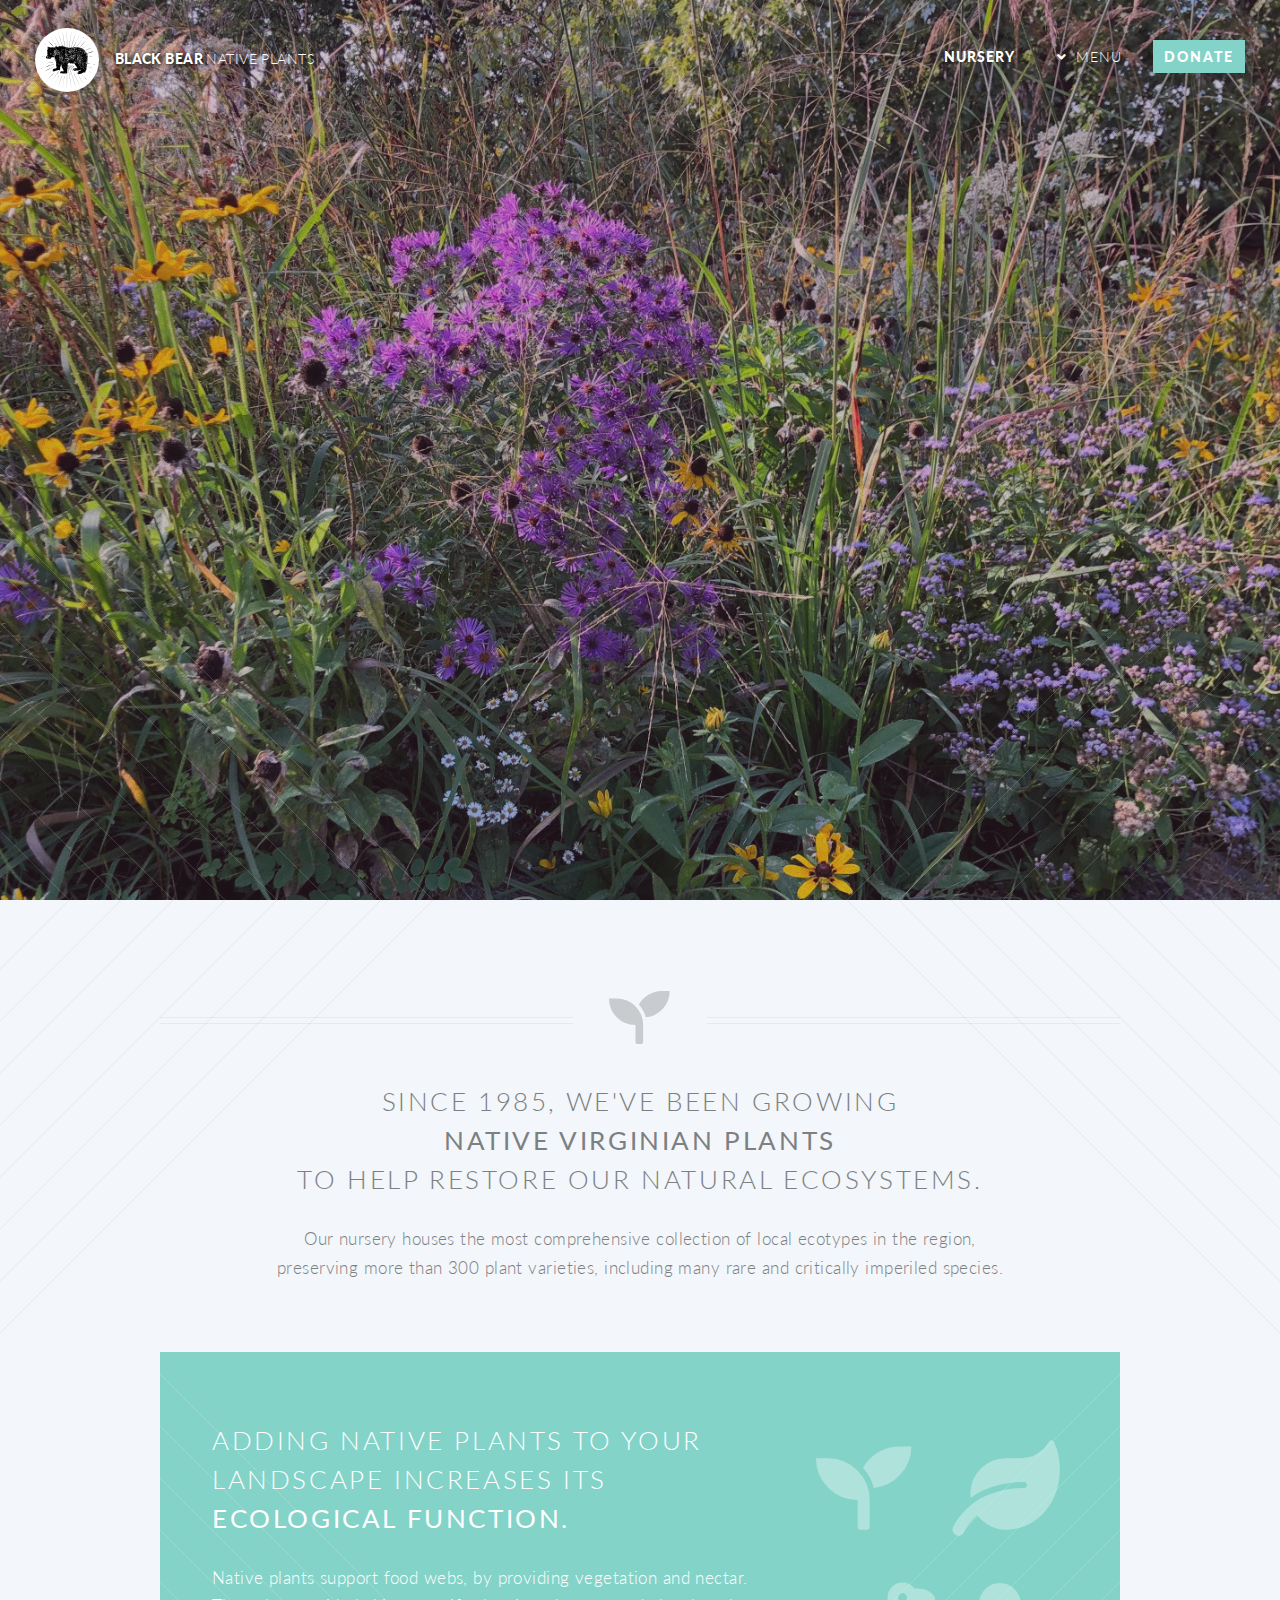
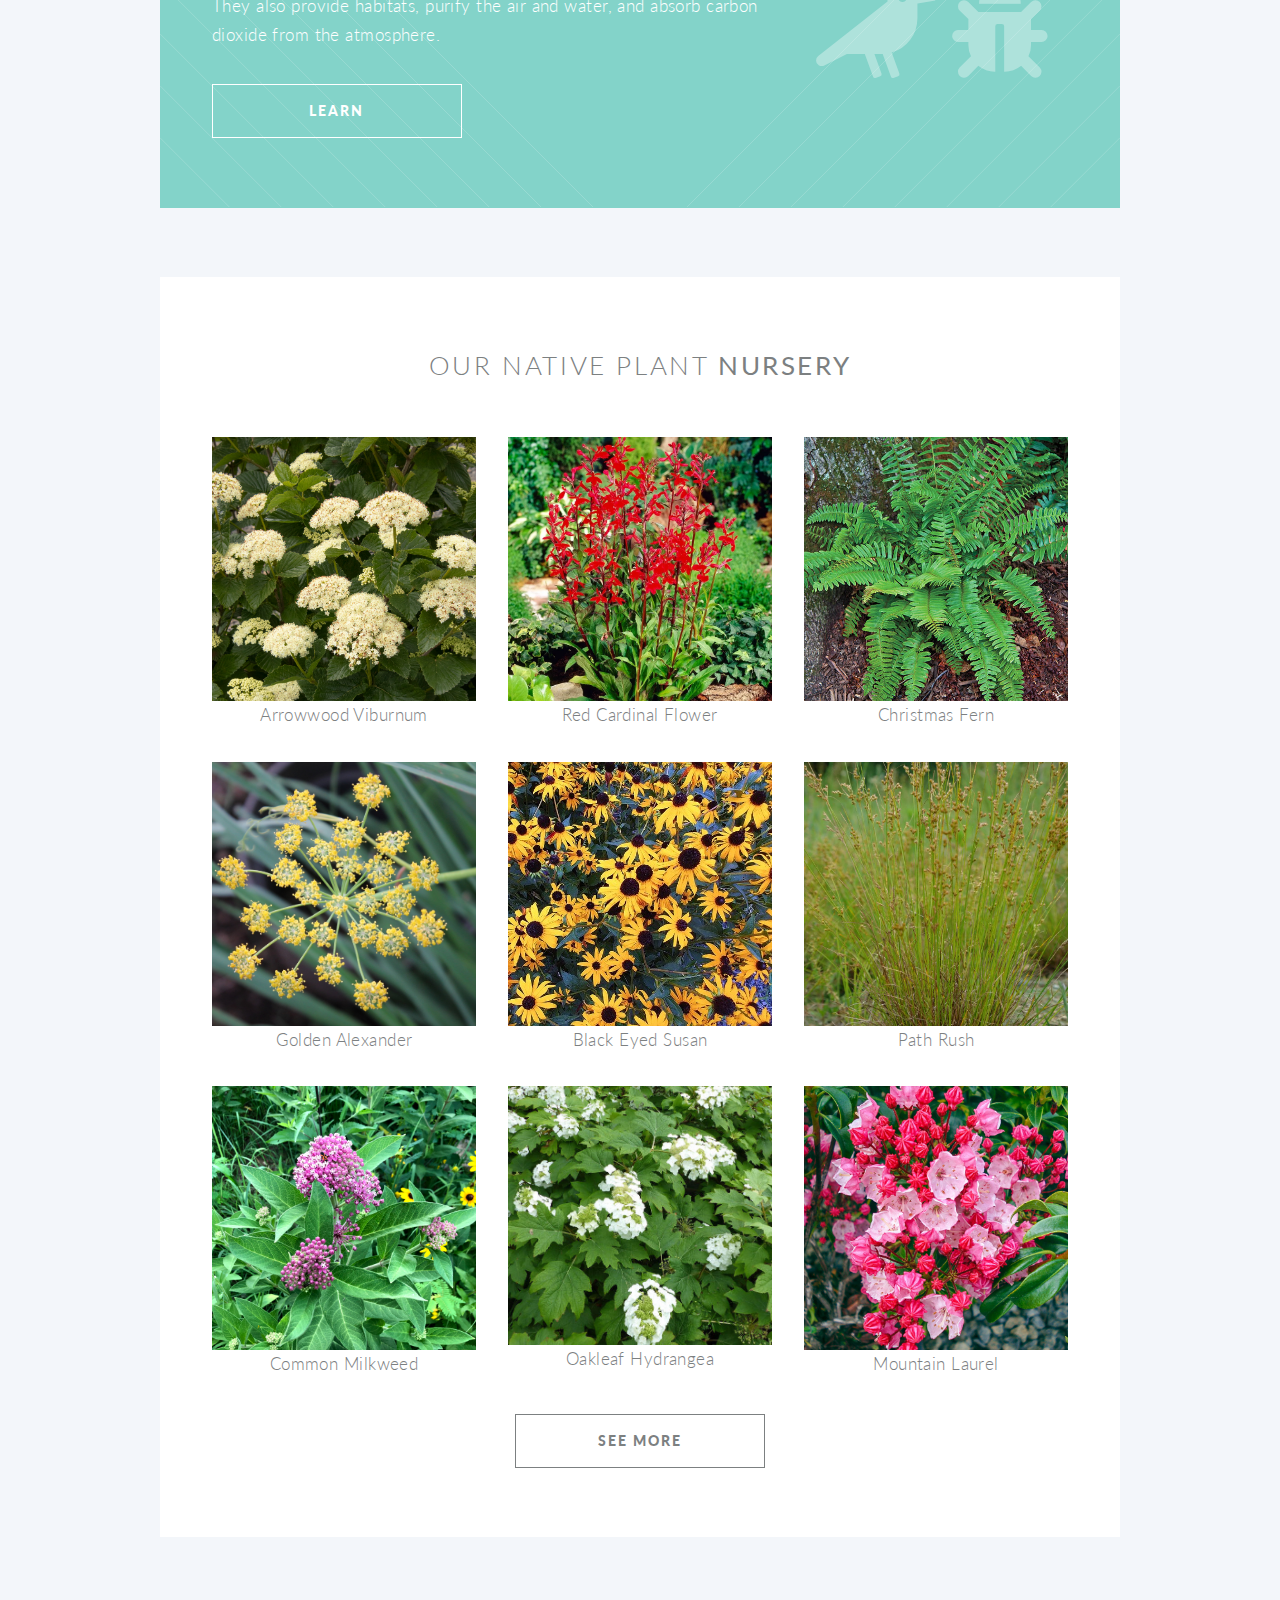
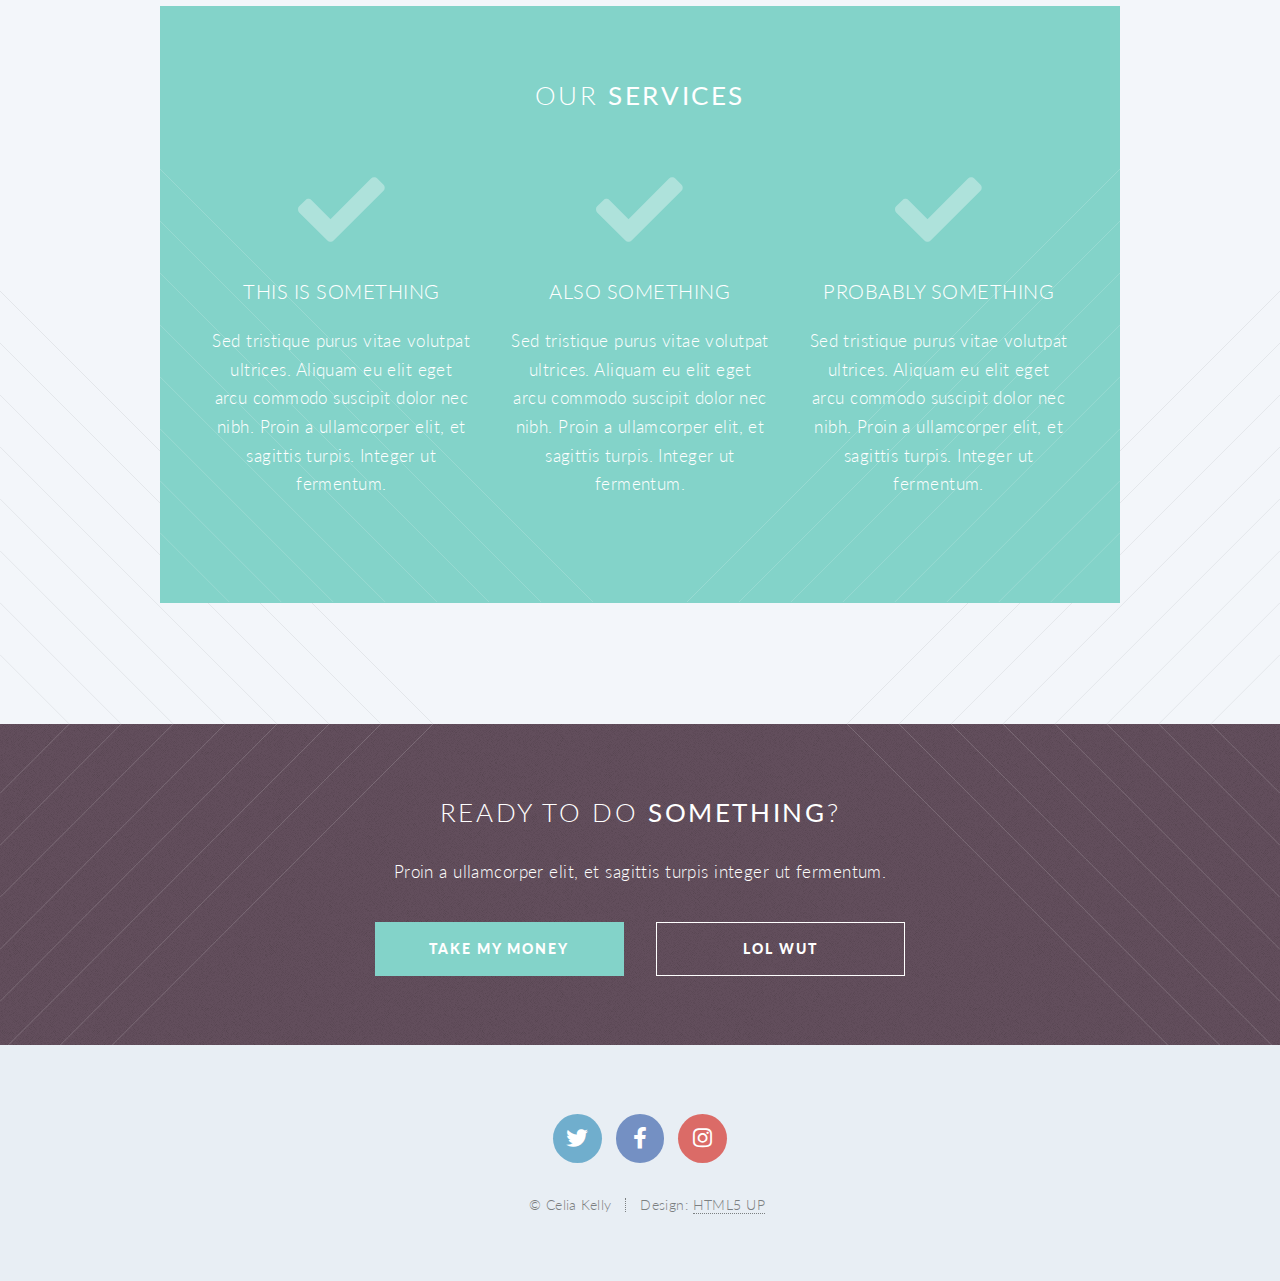
==== commit 56135459: "Added ecological function and nursery image gallery to index.html. Added nursery.html and added addi" ====
--- a/index.html
+++ b/index.html
@@ -85,24 +85,25 @@
 			<!-- Main -->
 				<main id="main">
 
+					<!-- Intro -->
 					<header class="special container">
 						<span class="icon solid fa-solid fa-seedling"></span>
 						<h2>Since 1985, we've been growing <br><strong>native Virginian plants</strong><br> to help restore our natural ecosystems.</h2> 
-						<p>Our nursery houses the most comprehensive collection of local ecotypes in the region, <br>preserving more than 400 plant varieties, including many rare and critically imperiled species.</p>
+						<p>Our nursery houses the most comprehensive collection of local ecotypes in the region, <br>preserving more than 300 plant varieties, including many rare and critically imperiled species.</p>
 					</header>
 
-					<!-- One -->
+					<!-- Teaser: Ecological Function -->
 						<section class="wrapper style2 container special-alt">
 							<div class="row gtr-50">
 								<div class="col-8 col-12-narrower">
 
 									<header>
-										<h2>Behold the <strong>icons</strong> that visualize what you’re all about. or just take up space. your call bro.</h2>
+										<h2>Adding native plants to your landscape increases its <strong>ecological function.</strong></h2>
 									</header>
-									<p>Sed tristique purus vitae volutpat ultrices. Aliquam eu elit eget arcu comteger ut fermentum lorem. Lorem ipsum dolor sit amet. Sed tristique purus vitae volutpat ultrices. eu elit eget commodo. Sed tristique purus vitae volutpat ultrices. Aliquam eu elit eget arcu commodo.</p>
+									<p>Native plants support food webs, by providing vegetation and nectar. They also provide habitats, purify the air and water, and absorb carbon dioxide from the atmosphere.</p>
 									<footer>
 										<ul class="buttons">
-											<li><a href="#" class="button">Find Out More</a></li>
+											<li><a href="#" class="button">Learn</a></li>
 										</ul>
 									</footer>
 
@@ -110,10 +111,10 @@
 								<div class="col-4 col-12-narrower imp-narrower">
 
 									<ul class="featured-icons">
-										<li><span class="icon solid fa-seedling"><span class="label">Feature 1</span></span></li>
-										<li><span class="icon solid fa-leaf"><span class="label">Feature 2</span></span></li>
-										<li><span class="icon solid fa-crow"><span class="label">Feature 3</span></span></li>
-										<li><span class="icon solid fa-bug"><span class="label">Feature 3</span></span></li>
+										<li><span class="icon solid fa-seedling"><span class="label">Seedling</span></span></li>
+										<li><span class="icon solid fa-leaf"><span class="label">Leaf</span></span></li>
+										<li><span class="icon solid fa-crow"><span class="label">Bird</span></span></li>
+										<li><span class="icon solid fa-bug"><span class="label">Insect</span></span></li>
 									</ul>
 
 								</div>
@@ -127,65 +128,60 @@
 							<h2>Our Native Plant <strong>Nursery</strong></h2>
 						</header>
 
-						<div class="row">
-							<div class="col-6 col-12-narrower">
-
-								<section>
-									<a href="#" class="image featured"><img src="images/pic01.jpg" alt="" /></a>
-									<header>
-										<h3>A Really Fast Train</h3>
-									</header>
-									<p>Sed tristique purus vitae volutpat commodo suscipit amet sed nibh. Proin a ullamcorper sed blandit. Sed tristique purus vitae volutpat commodo suscipit ullamcorper sed blandit lorem ipsum dolore.</p>
-								</section>
-
-							</div>
-							<div class="col-6 col-12-narrower">
-
-								<section>
-									<a href="#" class="image featured"><img src="images/pic02.jpg" alt="" /></a>
-									<header>
-										<h3>An Airport Terminal</h3>
-									</header>
-									<p>Sed tristique purus vitae volutpat commodo suscipit amet sed nibh. Proin a ullamcorper sed blandit. Sed tristique purus vitae volutpat commodo suscipit ullamcorper sed blandit lorem ipsum dolore.</p>
-								</section>
-
-							</div>
-						</div>
-						<div class="row">
-							<div class="col-6 col-12-narrower">
-
-								<section>
-									<a href="#" class="image featured"><img src="images/pic03.jpg" alt="" /></a>
-									<header>
-										<h3>Hyperspace Travel</h3>
-									</header>
-									<p>Sed tristique purus vitae volutpat commodo suscipit amet sed nibh. Proin a ullamcorper sed blandit. Sed tristique purus vitae volutpat commodo suscipit ullamcorper sed blandit lorem ipsum dolore.</p>
-								</section>
-
-							</div>
-							<div class="col-6 col-12-narrower">
-
-								<section>
-									<a href="#" class="image featured"><img src="images/pic04.jpg" alt="" /></a>
-									<header>
-										<h3>And Another Train</h3>
-									</header>
-									<p>Sed tristique purus vitae volutpat commodo suscipit amet sed nibh. Proin a ullamcorper sed blandit. Sed tristique purus vitae volutpat commodo suscipit ullamcorper sed blandit lorem ipsum dolore.</p>
-								</section>
-
+						<div class="gallery">
+							<div class="gallery-item">
+								<a href="#" class="image fit"><img src="images/plant-gallery/arrowwood-viburnum.jpg" alt="" /></a>
+								<span>Arrowwood Viburnum</span>
+							</div>
+							<div class="gallery-item">
+								<a href="#" class="image fit"><img src="images/plant-gallery/lobelia-cardinalis.webp" alt="" /></a>
+								<span>Red Cardinal Flower</span>
+							</div>
+							<div class="gallery-item">
+								<a href="#" class="image fit"><img src="images/plant-gallery/christmas-fern.jpg" alt="" /></a>
+								<span>Christmas Fern</span>
+							</div>
+							<div class="gallery-item">
+								<a href="#" class="image fit"><img src="images/plant-gallery/golden-alexander.jpg" alt="" /></a>
+								<span>Golden Alexander</span>
+							</div>
+							<div class="gallery-item">
+								<a href="#" class="image fit"><img src="images/plant-gallery/black-eyed-susan.jpg" alt="" /></a>
+								<span>Black Eyed Susan</span>
+							</div>
+							<div class="gallery-item">
+								<a href="#" class="image fit"><img src="images/plant-gallery/juncus-tenuis.jpg" alt="" /></a>
+								<span>Path Rush</span>
+							</div>
+							<div class="gallery-item">
+								<a href="#" class="image fit"><img src="images/plant-gallery/milkweed-w-bugs.jpeg" alt="" /></a>
+								<span>Common Milkweed</span>
+							</div>
+							<div class="gallery-item">
+								<a href="#" class="image fit"><img src="images/plant-gallery/oakleaf-hydrangea-quercifolia.jpg" alt="" /></a>
+								<span>Oakleaf Hydrangea</span>
+							</div>
+							<div class="gallery-item">
+								<a href="#" class="image fit"><img src="images/plant-gallery/mountain-laurel.jpg" alt="" /></a>
+								<span>Mountain Laurel</span>
 							</div>
 						</div>
 
 						<footer class="major">
 							<ul class="buttons">
-								<li><a href="#" class="button">See More</a></li>
+								<li><a href="nursery.html" class="button">See More</a></li>
 							</ul>
 						</footer>
 
 					</section>
 
 					<!-- Three -->
-						<section class="wrapper style1 container special">
+						<section class="wrapper style2 container special">
+
+							<header class="major">
+								<h2>Our <strong>Services</strong></h2>
+							</header>
+
 							<div class="row">
 								<div class="col-4 col-12-narrower">
 
@@ -247,13 +243,11 @@
 					<ul class="icons">
 						<li><a href="#" class="icon brands circle fa-twitter"><span class="label">Twitter</span></a></li>
 						<li><a href="#" class="icon brands circle fa-facebook-f"><span class="label">Facebook</span></a></li>
-						<li><a href="#" class="icon brands circle fa-google-plus-g"><span class="label">Google+</span></a></li>
-						<li><a href="#" class="icon brands circle fa-github"><span class="label">Github</span></a></li>
-						<li><a href="#" class="icon brands circle fa-dribbble"><span class="label">Dribbble</span></a></li>
+						<li><a href="#" class="icon brands circle fa-instagram"><span class="label">Instagram</span></a></li>
 					</ul>
 
 					<ul class="copyright">
-						<li>&copy; Untitled</li><li>Design: <a href="http://html5up.net">HTML5 UP</a></li>
+						<li>&copy; Celia Kelly</li><li>Design: <a href="http://html5up.net">HTML5 UP</a></li>
 					</ul>
 
 				</footer>
--- a/assets/css/main.css
+++ b/assets/css/main.css
@@ -247,6 +247,25 @@
 				}
 
 		}
+
+/* Image Gallery - added by me */
+
+	.gallery {
+		display: flex;
+		flex-wrap: wrap;
+		box-sizing: border-box;
+		gap: 2rem;
+	}
+
+	.gallery-item {
+		flex: 1 1 25%;
+	}
+
+/*On hover, card size scales*/
+	.gallery-item:hover {
+		transform: scale(1.1);
+		z-index: 3;
+	}
 
 /* Row */
 
@@ -1851,7 +1870,26 @@
 		position: relative;
 	}
 
-		.image:before {
+		.image.fit {
+			display: block;
+		}
+
+			.image.fit img {
+				display: block;
+				width: 100%;
+			}
+
+		.image.featured {
+			display: block;
+			margin: 0 0 2em 0;
+		}
+
+			.image.featured img {
+				display: block;
+				width: 100%;
+			}
+	
+		.image.overlay:before {
 			background: url("images/overlay.png");
 			content: '';
 			height: 100%;
@@ -1860,25 +1898,6 @@
 			top: 0;
 			width: 100%;
 		}
-
-		.image.fit {
-			display: block;
-		}
-
-			.image.fit img {
-				display: block;
-				width: 100%;
-			}
-
-		.image.featured {
-			display: block;
-			margin: 0 0 2em 0;
-		}
-
-			.image.featured img {
-				display: block;
-				width: 100%;
-			}
 
 /* Icon */
 
@@ -1952,7 +1971,7 @@
 					background: #829bc9;
 				}
 
-			.icon.circle.fa-google-plus-g {
+			.icon.circle.fa-instagram {
 				background: #db6b67;
 				color: #fff;
 			}
@@ -3224,9 +3243,9 @@
 					text-align: center;
 				}
 
-			footer.major {
+			/* footer.major {
 				padding-top: 0;
-			}
+			} */
 
 		/* Icon */
 
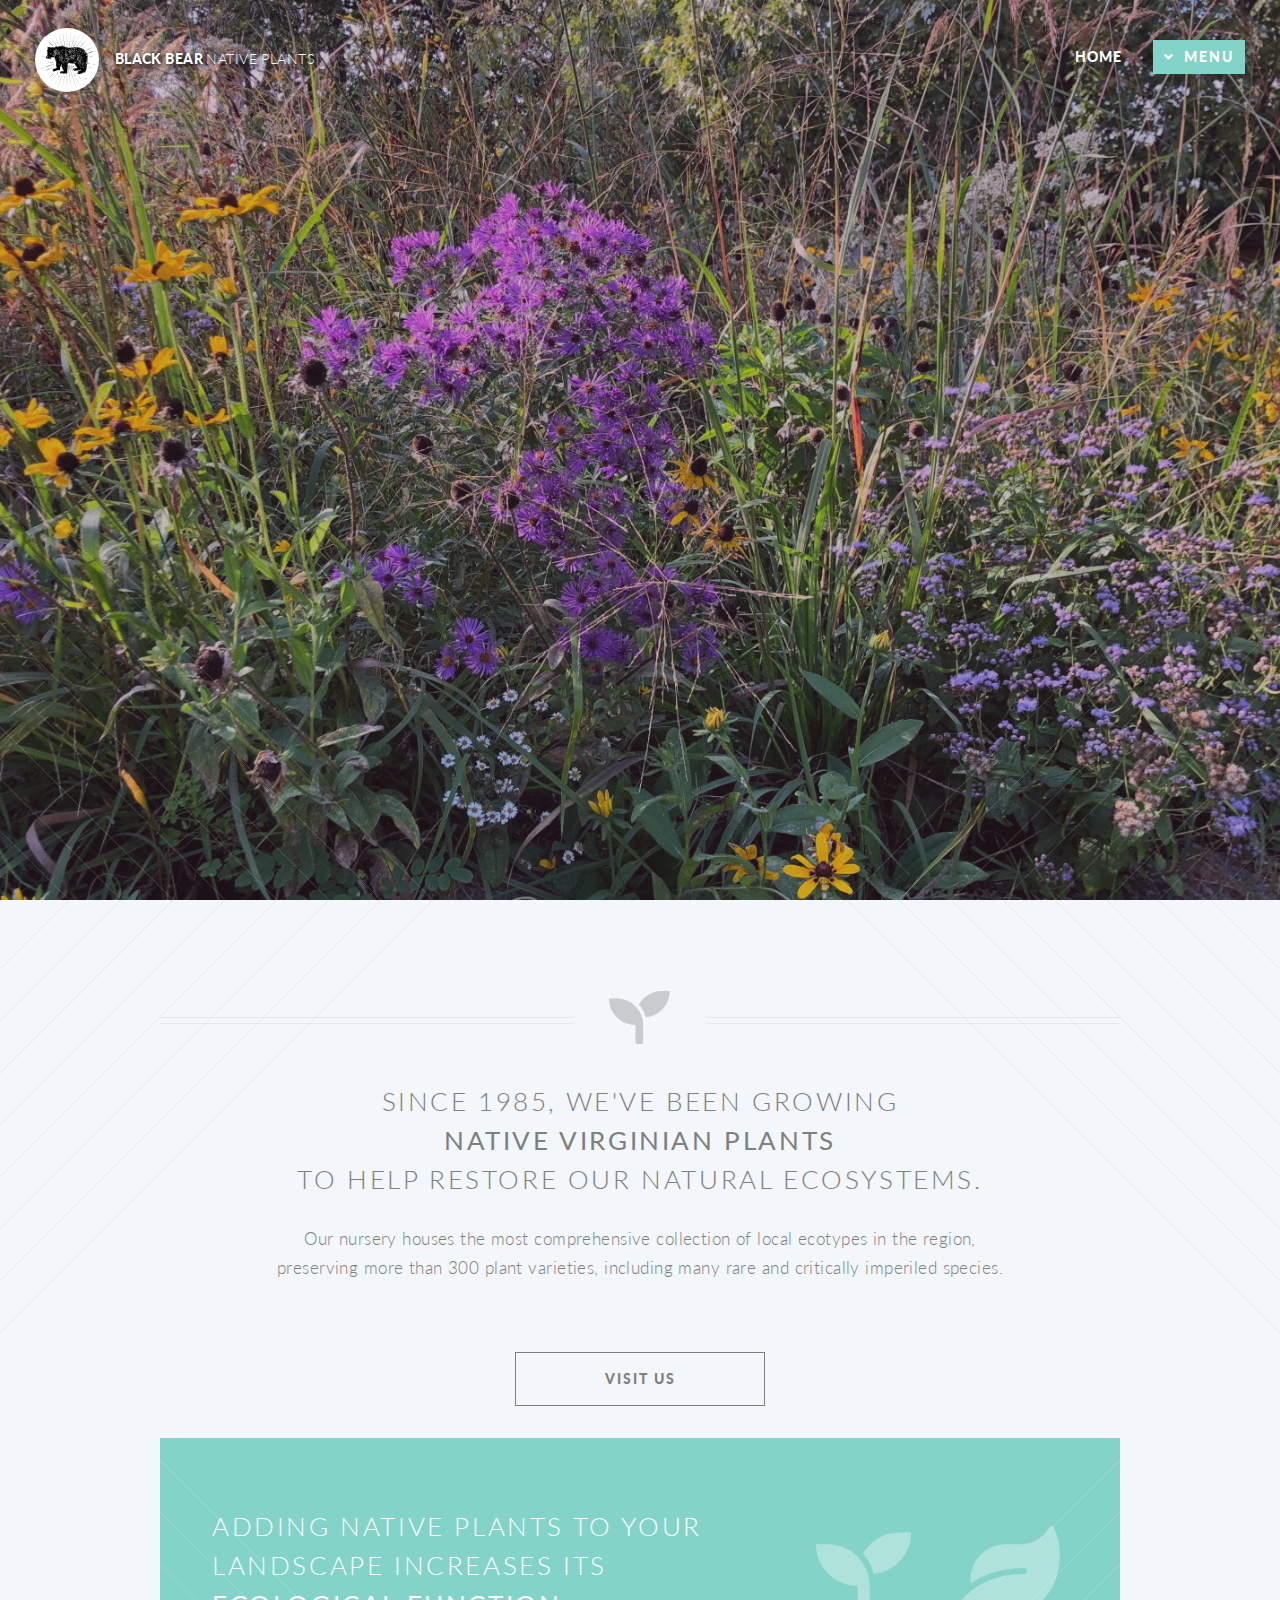
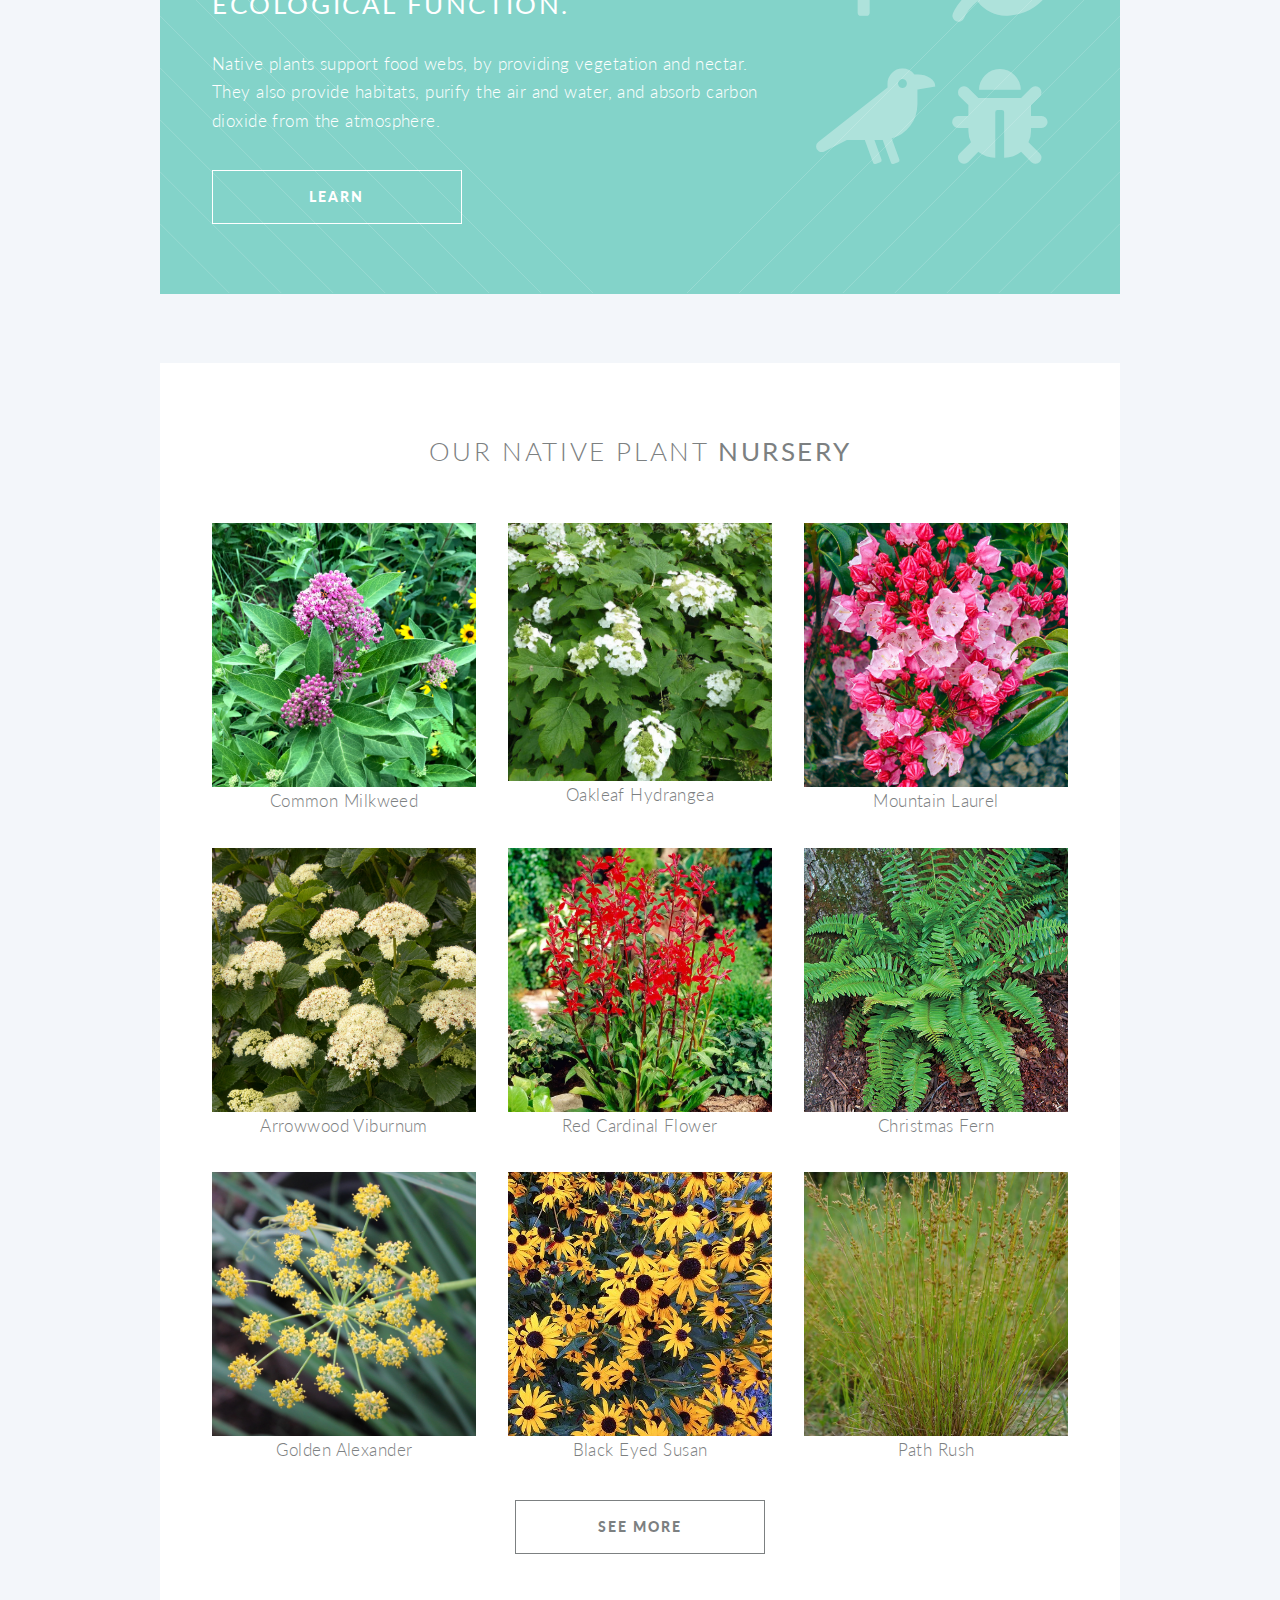
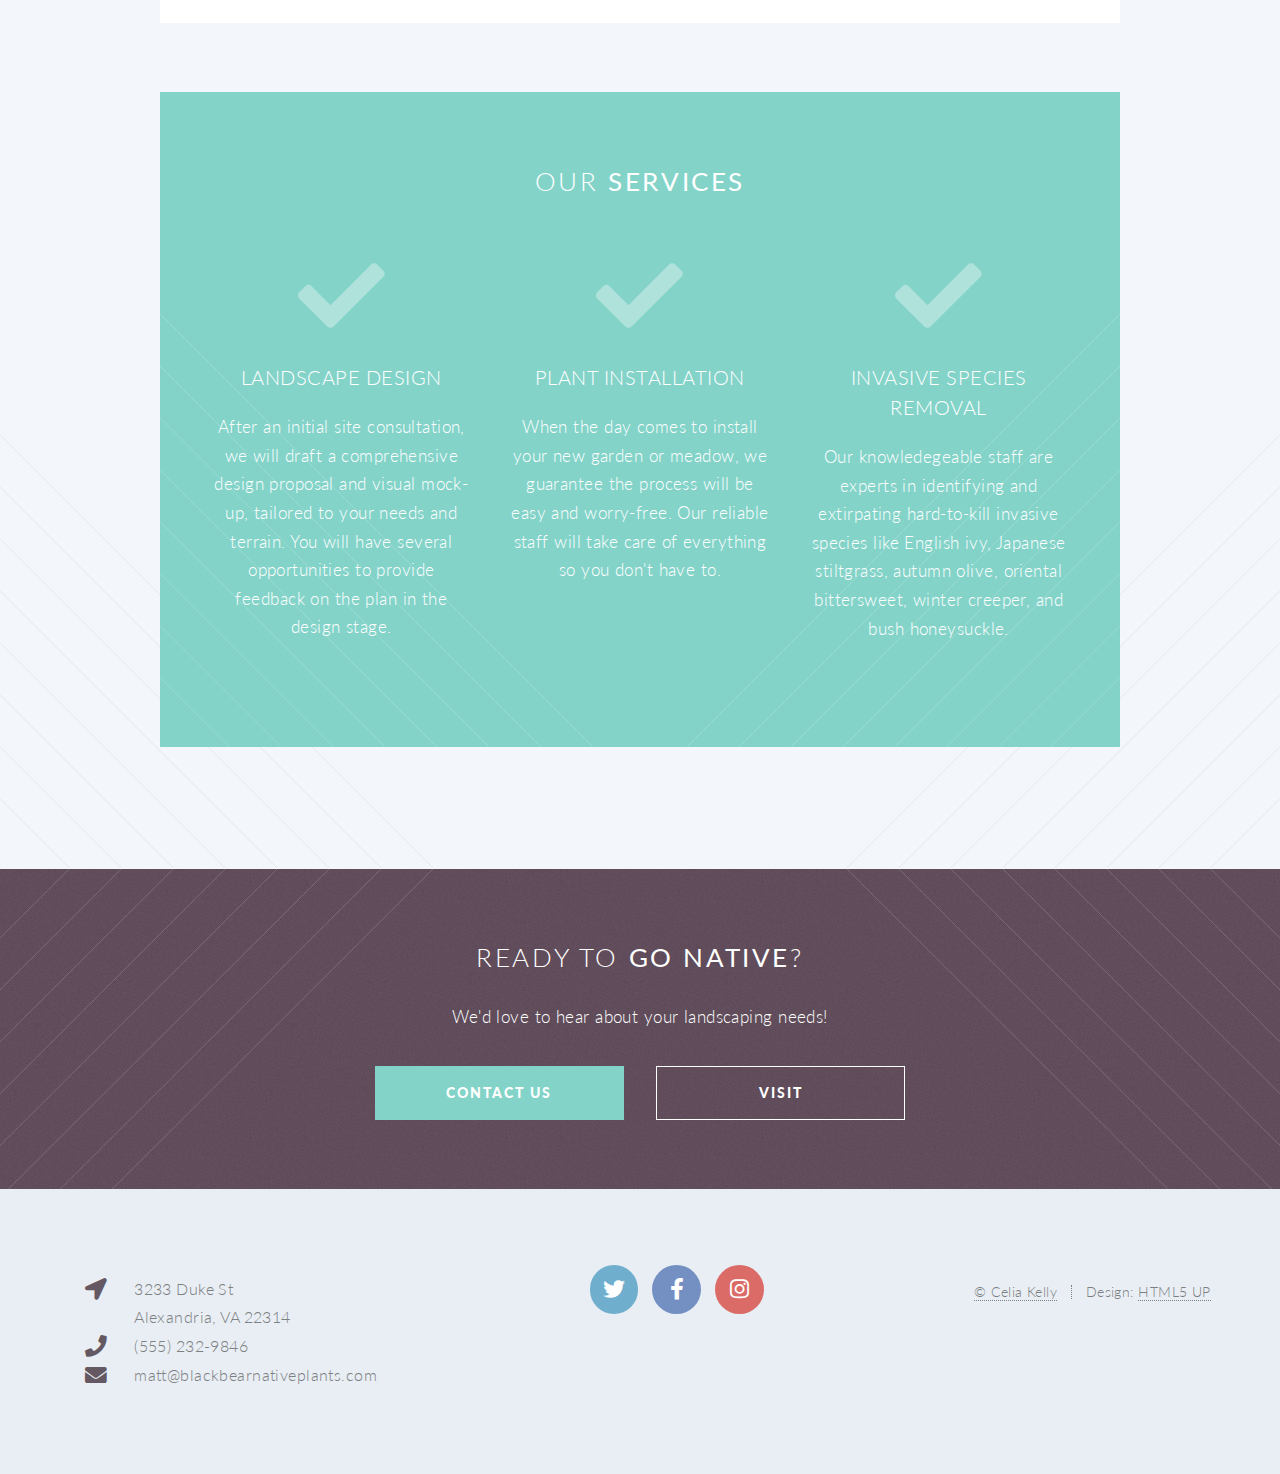
==== commit e2acb5c7: "Added content to nursery.html, added contact.html, removed unused image files" ====
--- a/index.html
+++ b/index.html
@@ -29,27 +29,16 @@
 					
 					<nav id="nav">
 						<ul>
-							<li class="current"><a href="index.html">Nursery</a></li>
+							<li class="current"><a href="index.html">Home</a></li>
 							<li class="submenu">
-								<a href="#">Menu</a>
+								<a href="#" class="button primary">Menu</a>
 								<ul>
-									<li><a href="left-sidebar.html">Left Sidebar</a></li>
-									<li><a href="right-sidebar.html">Right Sidebar</a></li>
-									<li><a href="no-sidebar.html">No Sidebar</a></li>
+									<li><a href="nursery.html">Nursery</a></li>
+									<li><a href="visit.html">Visit</a></li>
+									<li><a href="learn.html">Learn</a></li>
 									<li><a href="contact.html">Contact</a></li>
-									<li class="submenu">
-										<a href="#">Submenu</a>
-										<ul>
-											<li><a href="#">Dolore Sed</a></li>
-											<li><a href="#">Consequat</a></li>
-											<li><a href="#">Lorem Magna</a></li>
-											<li><a href="#">Sed Magna</a></li>
-											<li><a href="#">Ipsum Nisl</a></li>
-										</ul>
-									</li>
 								</ul>
 							</li>
-							<li><a href="#" class="button primary">Donate</a></li>
 						</ul>
 					</nav>
 				</header>
@@ -86,11 +75,19 @@
 				<main id="main">
 
 					<!-- Intro -->
-					<header class="special container">
-						<span class="icon solid fa-solid fa-seedling"></span>
-						<h2>Since 1985, we've been growing <br><strong>native Virginian plants</strong><br> to help restore our natural ecosystems.</h2> 
-						<p>Our nursery houses the most comprehensive collection of local ecotypes in the region, <br>preserving more than 300 plant varieties, including many rare and critically imperiled species.</p>
-					</header>
+					<section id="intro">
+						<header class="special container">
+							<span class="icon solid fa-solid fa-seedling"></span>
+							<h2>Since 1985, we've been growing <br><strong>native Virginian plants</strong><br> to help restore our natural ecosystems.</h2> 
+							<p>Our nursery houses the most comprehensive collection of local ecotypes in the region, <br>preserving more than 300 plant varieties, including many rare and critically imperiled species.</p>
+						</header>
+						
+						<footer>
+							<ul class="buttons">
+								<li><a href="#" class="button">Visit Us</a></li>
+							</ul>
+						</footer>	
+					</section>
 
 					<!-- Teaser: Ecological Function -->
 						<section class="wrapper style2 container special-alt">
@@ -130,6 +127,18 @@
 
 						<div class="gallery">
 							<div class="gallery-item">
+								<a href="#" class="image fit"><img src="images/plant-gallery/milkweed-w-bugs.jpeg" alt="" /></a>
+								<span>Common Milkweed</span>
+							</div>
+							<div class="gallery-item">
+								<a href="#" class="image fit"><img src="images/plant-gallery/oakleaf-hydrangea-quercifolia.jpg" alt="" /></a>
+								<span>Oakleaf Hydrangea</span>
+							</div>
+							<div class="gallery-item">
+								<a href="#" class="image fit"><img src="images/plant-gallery/mountain-laurel.jpg" alt="" /></a>
+								<span>Mountain Laurel</span>
+							</div>
+							<div class="gallery-item">
 								<a href="#" class="image fit"><img src="images/plant-gallery/arrowwood-viburnum.jpg" alt="" /></a>
 								<span>Arrowwood Viburnum</span>
 							</div>
@@ -152,18 +161,6 @@
 							<div class="gallery-item">
 								<a href="#" class="image fit"><img src="images/plant-gallery/juncus-tenuis.jpg" alt="" /></a>
 								<span>Path Rush</span>
-							</div>
-							<div class="gallery-item">
-								<a href="#" class="image fit"><img src="images/plant-gallery/milkweed-w-bugs.jpeg" alt="" /></a>
-								<span>Common Milkweed</span>
-							</div>
-							<div class="gallery-item">
-								<a href="#" class="image fit"><img src="images/plant-gallery/oakleaf-hydrangea-quercifolia.jpg" alt="" /></a>
-								<span>Oakleaf Hydrangea</span>
-							</div>
-							<div class="gallery-item">
-								<a href="#" class="image fit"><img src="images/plant-gallery/mountain-laurel.jpg" alt="" /></a>
-								<span>Mountain Laurel</span>
 							</div>
 						</div>
 
@@ -175,7 +172,7 @@
 
 					</section>
 
-					<!-- Three -->
+					<!-- Services -->
 						<section class="wrapper style2 container special">
 
 							<header class="major">
@@ -188,9 +185,9 @@
 									<section>
 										<span class="icon solid featured fa-check"></span>
 										<header>
-											<h3>This is Something</h3>
+											<h3>Landscape Design</h3>
 										</header>
-										<p>Sed tristique purus vitae volutpat ultrices. Aliquam eu elit eget arcu commodo suscipit dolor nec nibh. Proin a ullamcorper elit, et sagittis turpis. Integer ut fermentum.</p>
+										<p>After an initial site consultation, we will draft a comprehensive design proposal and visual mock-up, tailored to your needs and terrain. You will have several opportunities to provide feedback on the plan in the design stage.</p>
 									</section>
 
 								</div>
@@ -199,9 +196,9 @@
 									<section>
 										<span class="icon solid featured fa-check"></span>
 										<header>
-											<h3>Also Something</h3>
+											<h3>Plant Installation</h3>
 										</header>
-										<p>Sed tristique purus vitae volutpat ultrices. Aliquam eu elit eget arcu commodo suscipit dolor nec nibh. Proin a ullamcorper elit, et sagittis turpis. Integer ut fermentum.</p>
+										<p>When the day comes to install your new garden or meadow, we guarantee the process will be easy and worry-free. Our reliable staff will take care of everything so you don't have to.</p>
 									</section>
 
 								</div>
@@ -210,9 +207,9 @@
 									<section>
 										<span class="icon solid featured fa-check"></span>
 										<header>
-											<h3>Probably Something</h3>
+											<h3>Invasive Species Removal</h3>
 										</header>
-										<p>Sed tristique purus vitae volutpat ultrices. Aliquam eu elit eget arcu commodo suscipit dolor nec nibh. Proin a ullamcorper elit, et sagittis turpis. Integer ut fermentum.</p>
+										<p>Our knowledegeable staff are experts in identifying and extirpating hard-to-kill invasive species like English ivy, Japanese stiltgrass, autumn olive, oriental bittersweet, winter creeper, and bush honeysuckle.</p>
 									</section>
 
 								</div>
@@ -225,13 +222,13 @@
 				<section id="cta">
 
 					<header>
-						<h2>Ready to do <strong>something</strong>?</h2>
-						<p>Proin a ullamcorper elit, et sagittis turpis integer ut fermentum.</p>
+						<h2>Ready to <strong>go native</strong>?</h2>
+						<p>We'd love to hear about your landscaping needs!</p>
 					</header>
 					<footer>
 						<ul class="buttons">
-							<li><a href="#" class="button primary">Take My Money</a></li>
-							<li><a href="#" class="button">LOL Wut</a></li>
+							<li><a href="contact.html" class="button primary">Contact Us</a></li>
+							<li><a href="visit.html" class="button">Visit</a></li>
 						</ul>
 					</footer>
 
@@ -239,6 +236,22 @@
 
 			<!-- Footer -->
 				<footer id="footer">
+
+					<address>
+						<div>
+							<a href="" class="icon contact solid fa-location-arrow"></a>
+							<p>3233 Duke St <br>
+								Alexandria, VA 22314</p>
+						</div>
+						<div>
+							<a href="" class="icon contact solid fa-phone"></a>
+							<p>(555) 232-9846</p>
+						</div>
+						<div>
+							<a href="mailto:matt@blackbearnativeplants.com" class="icon contact solid fa-envelope"></a>
+							<p>matt@blackbearnativeplants.com</p>
+						</div>
+					</address>
 
 					<ul class="icons">
 						<li><a href="#" class="icon brands circle fa-twitter"><span class="label">Twitter</span></a></li>
@@ -247,7 +260,7 @@
 					</ul>
 
 					<ul class="copyright">
-						<li>&copy; Celia Kelly</li><li>Design: <a href="http://html5up.net">HTML5 UP</a></li>
+						<li><a href="http://www.celiackelly.com">&copy; Celia Kelly</a></li><li>Design: <a href="http://html5up.net">HTML5 UP</a></li>
 					</ul>
 
 				</footer>
--- a/assets/css/main.css
+++ b/assets/css/main.css
@@ -267,6 +267,8 @@
 		z-index: 3;
 	}
 
+
+
 /* Row */
 
 	.row {
@@ -1794,6 +1796,15 @@
 				font-size: 3.5em;
 				opacity: 0.35;
 			}
+	
+	#intro footer {
+		display: flex;
+		justify-content: center;
+	}
+
+	#intro footer ul.buttons {
+		margin-bottom: 2rem;
+	}
 
 	footer > :last-child {
 		margin-bottom: 0;
@@ -1801,6 +1812,27 @@
 
 	footer.major {
 		padding-top: 3em;
+	}
+
+/* I added this.  Need to account for mobile too */
+	#footer {
+		display: flex;
+		justify-content: space-between;
+		align-items: baseline;
+	}
+
+	#footer div {
+		display: flex;
+	}
+
+	#footer p {
+		margin: 0;
+		font-size: 1rem;
+	}
+
+	#footer address {
+		padding: 1rem;
+		text-align: left;
 	}
 
 /* Form */
@@ -1898,6 +1930,11 @@
 			top: 0;
 			width: 100%;
 		}
+	
+		.image-main {
+			width: 85%;
+			margin-top: 2rem;
+		}
 
 /* Icon */
 
@@ -1976,27 +2013,37 @@
 				color: #fff;
 			}
 
-				.icon.circle.fa-google-plus-g:hover {
-					background: #df7b77;
-				}
-
-			.icon.circle.fa-github {
+				/* .icon.circle.fa-phone {
+					background: #5fb69c;
+					color: #fff;
+				}
+
+			.icon.circle.fa-envelope {
 				background: #dcad8b;
 				color: #fff;
 			}
 
-				.icon.circle.fa-github:hover {
+				.icon.circle.fa-envelope:hover {
 					background: #e1b89b;
 				}
 
-			.icon.circle.fa-dribbble {
+			.icon.circle.fa-location-arrow {
 				background: #da83ae;
 				color: #fff;
 			}
 
-				.icon.circle.fa-dribbble:hover {
+				.icon.circle.fa-location-arrow:hover {
 					background: #df93b8;
-				}
+				} */
+		
+		.icon.contact {
+			color: #645862;
+			border-bottom: 0;
+			display: inline-block;
+			font-size: 1.25em;
+			text-decoration: none;
+			width: 2.25em;
+		}
 
 		.icon.featured {
 			cursor: default;
@@ -2334,7 +2381,7 @@
 		z-index: 10000;
 	}
 
-		#header h1 {
+		h1 {
 			font-weight: 900;
 			margin: 0;
 			text-shadow: #000 2px 2px 5px;
@@ -2486,7 +2533,7 @@
 				border-left: solid 0.5em transparent;
 				border-right: solid 0.5em transparent;
 				content: '';
-				left: 0.75em;
+				right: 0.75em;
 				position: absolute;
 				top: -0.45em;
 			}
@@ -2690,7 +2737,8 @@
 	#footer {
 		background: #E8EEF4;
 		color: #7c8081;
-		padding: 5em 5em 10em 5em;
+		/* padding: 5em 5em 10em 5em; */
+		padding: 5em 5em 5em 5em;
 		text-align: center;
 	}
 
@@ -3010,6 +3058,11 @@
 
 			#footer {
 				padding: 4em 1.5em;
+				flex-direction: column;
+			}
+
+			#footer ul.icons, footer ul.copyright {
+				padding-left: 4rem;
 			}
 
 		/* Nav */
@@ -3374,7 +3427,7 @@
 
 				#footer .copyright li {
 					display: block;
-					margin: 1em 0 0 0;
+					/* margin: 1em 0 0 0; */
 					padding: 0;
 					border: 0;
 				}
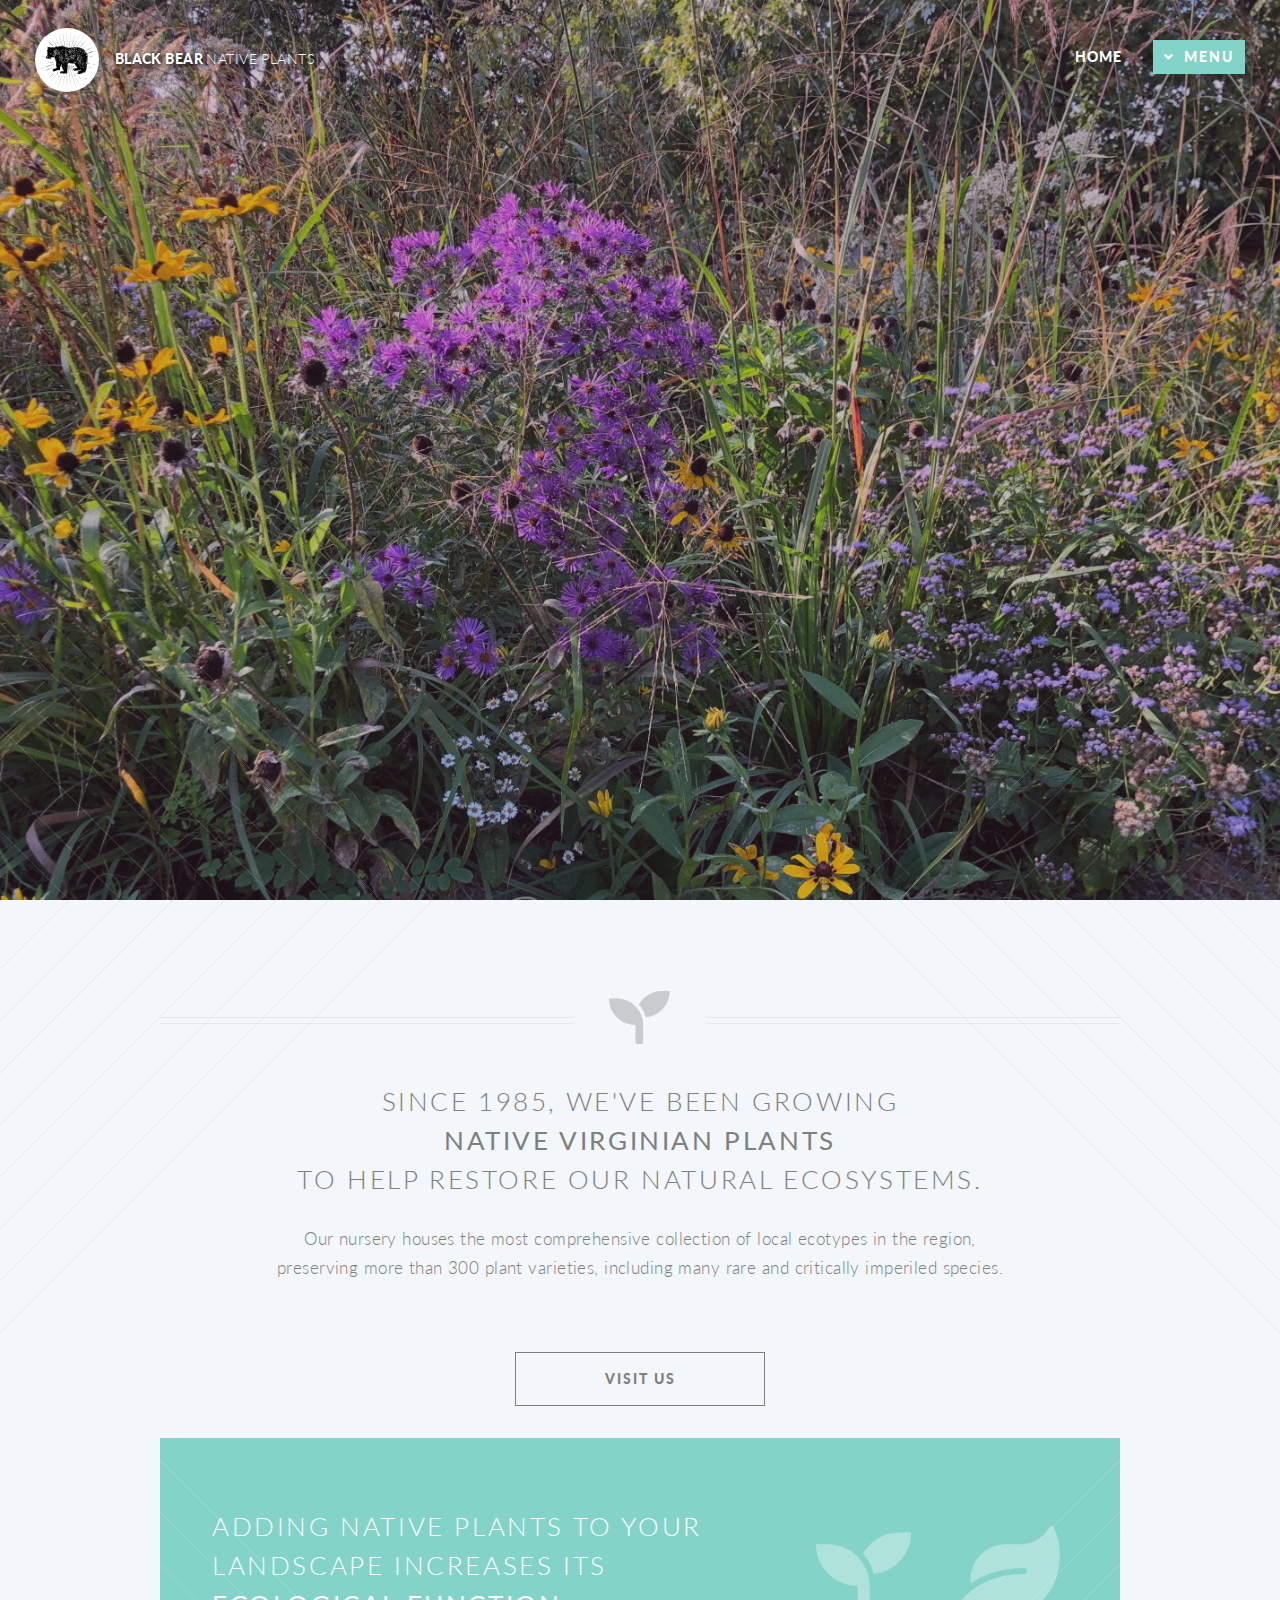
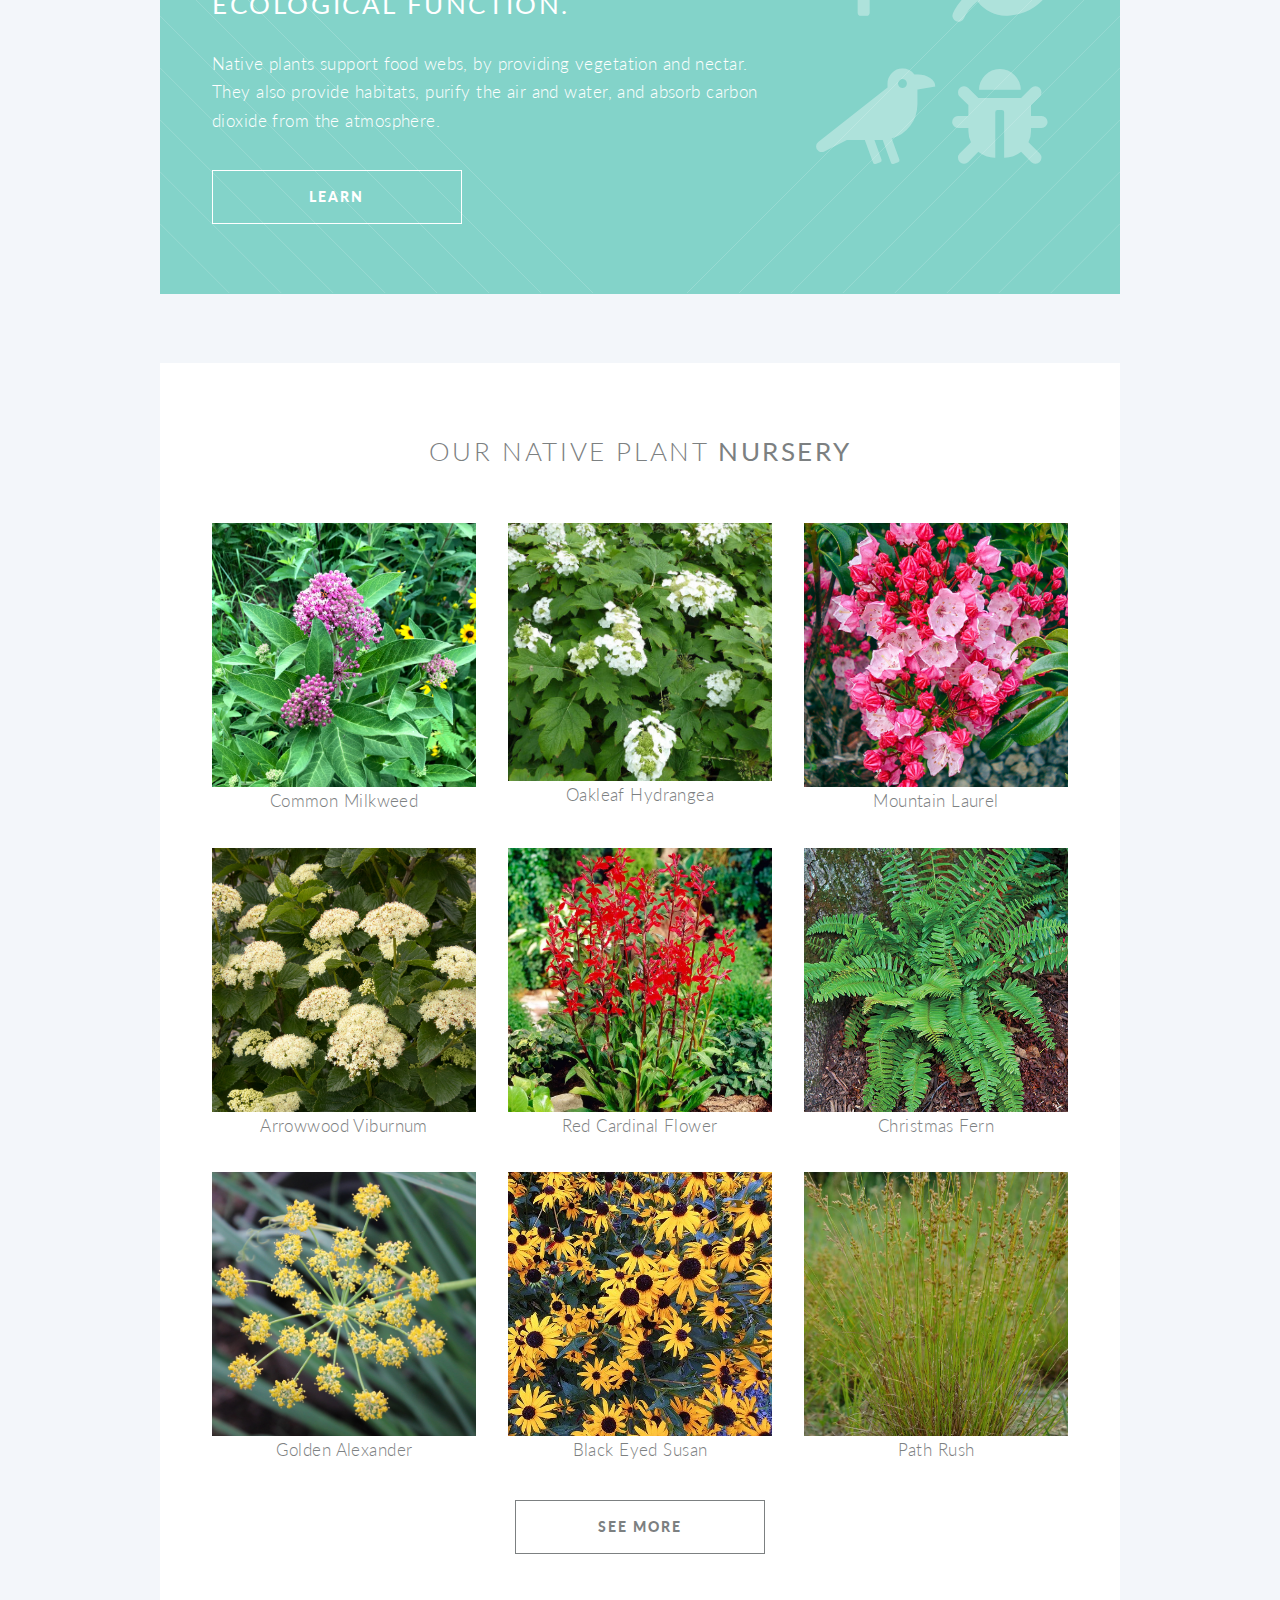
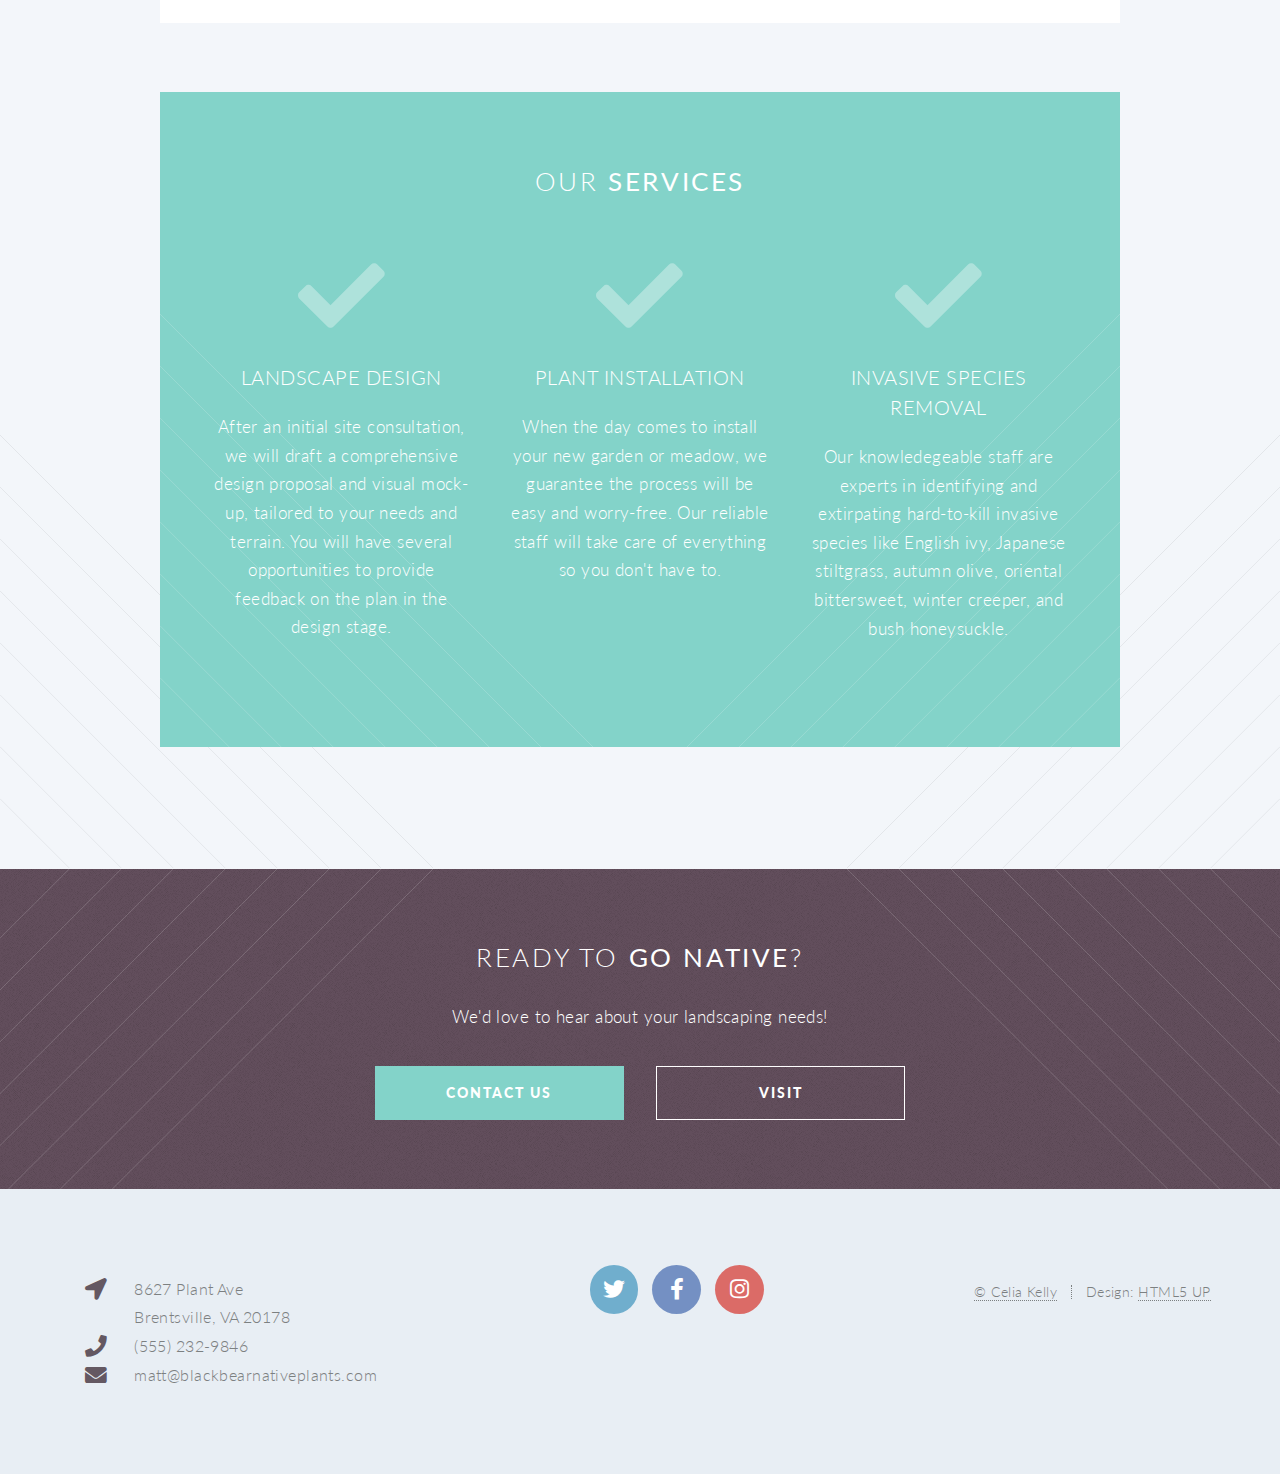
==== commit b3645dbd: "Added Maps Embed API and edited address on all footers" ====
--- a/index.html
+++ b/index.html
@@ -84,7 +84,7 @@
 						
 						<footer>
 							<ul class="buttons">
-								<li><a href="#" class="button">Visit Us</a></li>
+								<li><a href="visit.html" class="button">Visit Us</a></li>
 							</ul>
 						</footer>	
 					</section>
@@ -240,8 +240,8 @@
 					<address>
 						<div>
 							<a href="" class="icon contact solid fa-location-arrow"></a>
-							<p>3233 Duke St <br>
-								Alexandria, VA 22314</p>
+							<p>8627 Plant Ave <br>
+								Brentsville, VA 20178</p>
 						</div>
 						<div>
 							<a href="" class="icon contact solid fa-phone"></a>
@@ -254,7 +254,7 @@
 					</address>
 
 					<ul class="icons">
-						<li><a href="#" class="icon brands circle fa-twitter"><span class="label">Twitter</span></a></li>
+						<li><a href="https://twitter.com/celiackelly" class="icon brands circle fa-twitter"><span class="label">Twitter</span></a></li>
 						<li><a href="#" class="icon brands circle fa-facebook-f"><span class="label">Facebook</span></a></li>
 						<li><a href="#" class="icon brands circle fa-instagram"><span class="label">Instagram</span></a></li>
 					</ul>
--- a/assets/css/main.css
+++ b/assets/css/main.css
@@ -267,6 +267,18 @@
 		z-index: 3;
 	}
 
+/* Iframes */
+
+.iframe-div {
+	width: 100%;
+	display: flex;
+	justify-content: center;
+}
+
+.iframe-div iframe {
+	margin: 1rem 1rem 2rem 1rem;
+	flex: 1 1 0; 
+}
 
 
 /* Row */
